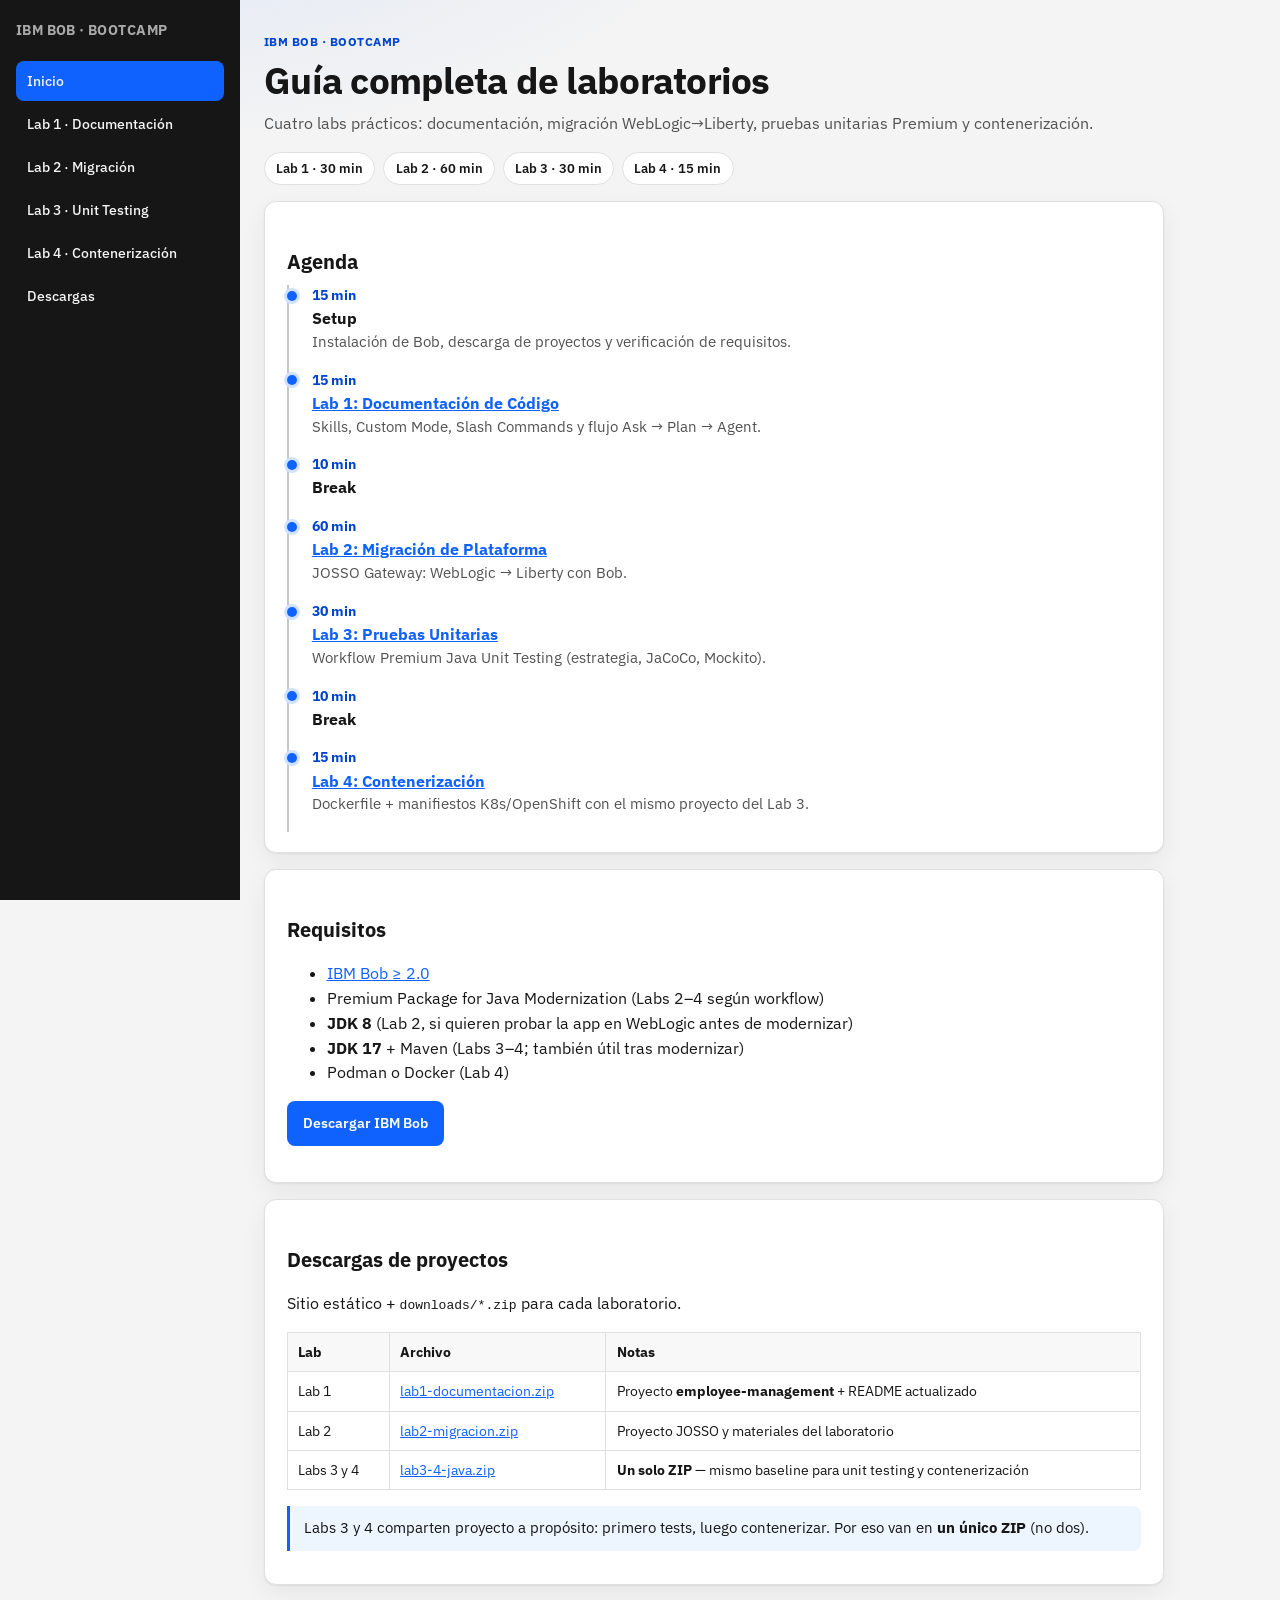
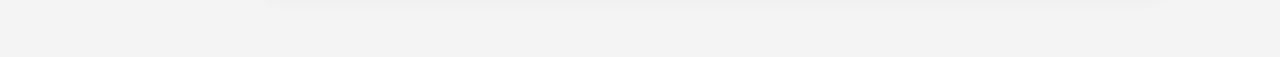
==== index.html @ 1b8d1912 "index: agrega 15 min de Setup en agenda y ajusta Lab 1 a 15 min; lab1: actualiza eyebrow a 15 min" ====
<!DOCTYPE html>
<html lang="es">
<head>
  <meta charset="UTF-8" />
  <meta name="viewport" content="width=device-width, initial-scale=1" />
  <title>IBM Bob Bootcamp </title>
  <link rel="stylesheet" href="styles.css" />
  <link rel="preconnect" href="https://fonts.googleapis.com" />
  <link rel="preconnect" href="https://fonts.gstatic.com" crossorigin />
  <link href="https://fonts.googleapis.com/css2?family=IBM+Plex+Sans:wght@400;500;600;700&family=IBM+Plex+Mono:wght@400;500&display=swap" rel="stylesheet" />
</head>
<body>
  <div class="layout">
    <aside class="sidenav">
      <div class="brand">IBM Bob · Bootcamp</div>
      <a class="active" href="index.html">Inicio</a>
      <a href="lab1.html">Lab 1 · Documentación</a>
      <a href="lab2.html">Lab 2 · Migración</a>
      <a href="lab3.html">Lab 3 · Unit Testing</a>
      <a href="lab4.html">Lab 4 · Contenerización</a>
      <a href="#descargas">Descargas</a>
    </aside>
    <main class="wrap">
      <div class="eyebrow">IBM Bob · Bootcamp</div>
      <h1>Guía completa de laboratorios</h1>
      <p class="lede">
        Cuatro labs prácticos: documentación, migración WebLogic→Liberty,
        pruebas unitarias Premium y contenerización.
      </p>
      <div class="badges">
        <span class="badge">Lab 1 · 30 min</span>
        <span class="badge">Lab 2 · 60 min</span>
        <span class="badge">Lab 3 · 30 min</span>
        <span class="badge">Lab 4 · 15 min</span>
      </div>

      <section class="card" id="agenda">
        <h2>Agenda</h2>
        <ul class="timeline">
          <li>
            <div class="t">15 min</div>
            <div class="title">Setup</div>
            <div class="desc">Instalación de Bob, descarga de proyectos y verificación de requisitos.</div>
          </li>
          <li>
            <div class="t">15 min</div>
            <div class="title"><a href="lab1.html">Lab 1: Documentación de Código</a></div>
            <div class="desc">Skills, Custom Mode, Slash Commands y flujo Ask → Plan → Agent.</div>
          </li>
          <li>
            <div class="t">10 min</div>
            <div class="title">Break</div>
          </li>
          <li>
            <div class="t">60 min</div>
            <div class="title"><a href="lab2.html">Lab 2: Migración de Plataforma</a></div>
            <div class="desc">JOSSO Gateway: WebLogic → Liberty con Bob.</div>
          </li>
          <li>
            <div class="t">30 min</div>
            <div class="title"><a href="lab3.html">Lab 3: Pruebas Unitarias</a></div>
            <div class="desc">Workflow Premium Java Unit Testing (estrategia, JaCoCo, Mockito).</div>
          </li>
          <li>
            <div class="t">10 min</div>
            <div class="title">Break</div>
          </li>
          <li>
            <div class="t">15 min</div>
            <div class="title"><a href="lab4.html">Lab 4: Contenerización</a></div>
            <div class="desc">Dockerfile + manifiestos K8s/OpenShift con el mismo proyecto del Lab 3.</div>
          </li>
        </ul>
      </section>

      <section class="card" id="requisitos">
        <h2>Requisitos</h2>
        <ul>
          <li><a href="https://bob.ibm.com/download" target="_blank" rel="noreferrer">IBM Bob ≥ 2.0</a></li>
          <li>Premium Package for Java Modernization (Labs 2–4 según workflow)</li>
          <li><strong>JDK 8</strong> (Lab 2, si quieren probar la app en WebLogic antes de modernizar)</li>
          <li><strong>JDK 17</strong> + Maven (Labs 3–4; también útil tras modernizar)</li>
          <li>Podman o Docker (Lab 4)</li>
        </ul>
        <div class="actions">
          <a class="btn btn-primary" href="https://bob.ibm.com/download" target="_blank" rel="noreferrer">Descargar IBM Bob</a>
        </div>
      </section>

      <section class="card" id="descargas">
        <h2>Descargas de proyectos</h2>
        <p>
          Sitio estático + <code>downloads/*.zip</code> para cada laboratorio.
        </p>
        <table>
          <thead>
            <tr><th>Lab</th><th>Archivo</th><th>Notas</th></tr>
          </thead>
          <tbody>
            <tr>
              <td>Lab 1</td>
              <td><a href="downloads/lab1-documentacion.zip" download>lab1-documentacion.zip</a></td>
              <td>Proyecto <strong>employee-management</strong> + README actualizado</td>
            </tr>
            <tr>
              <td>Lab 2</td>
              <td><a href="downloads/lab2-migracion.zip" download>lab2-migracion.zip</a></td>
              <td>Proyecto JOSSO y materiales del laboratorio</td>
            </tr>
            <tr>
              <td>Labs 3 y 4</td>
              <td><a href="downloads/lab3-4-java.zip" download>lab3-4-java.zip</a></td>
              <td><strong>Un solo ZIP</strong> — mismo baseline para unit testing y contenerización</td>
            </tr>
          </tbody>
        </table>
        <div class="note">
          Labs 3 y 4 comparten proyecto a propósito: primero tests, luego contenerizar.
          Por eso van en <strong>un único ZIP</strong> (no dos).
        </div>
      </section>
    </main>
  </div>
</body>
</html>
---- styles.css ----
:root {
  --bg: #f4f4f4;
  --surface: #ffffff;
  --ink: #161616;
  --muted: #525252;
  --line: #e0e0e0;
  --blue: #0f62fe;
  --blue-dark: #0043ce;
  --chip: #e8e8e8;
  --code-bg: #262626;
  --code-fg: #f4f4f4;
  --shadow: 0 1px 2px rgba(0,0,0,.06), 0 8px 24px rgba(0,0,0,.06);
  --radius: 12px;
  --max: 900px;
  --nav: 240px;
}
* { box-sizing: border-box; }
html { scroll-behavior: smooth; }
body {
  margin: 0;
  font-family: "IBM Plex Sans", system-ui, sans-serif;
  color: var(--ink);
  background:
    radial-gradient(1100px 480px at 8% -8%, rgba(15,98,254,.10), transparent 60%),
    var(--bg);
  line-height: 1.55;
}
a { color: var(--blue); }
.layout { display: flex; min-height: 100vh; }
.sidenav {
  width: var(--nav);
  flex-shrink: 0;
  background: #161616;
  color: #f4f4f4;
  padding: 1.25rem 1rem;
  position: sticky;
  top: 0;
  height: 100vh;
  overflow: auto;
}
.sidenav .brand {
  font-weight: 700;
  font-size: .85rem;
  letter-spacing: .03em;
  text-transform: uppercase;
  margin-bottom: 1.25rem;
  color: #a8a8a8;
}
.sidenav a {
  display: block;
  color: #f4f4f4;
  text-decoration: none;
  padding: .55rem .7rem;
  border-radius: 8px;
  font-size: .9rem;
  font-weight: 500;
  margin-bottom: .2rem;
}
.sidenav a:hover { background: #393939; }
.sidenav a.active { background: #0f62fe; }
.wrap {
  flex: 1;
  max-width: calc(var(--max) + 3rem);
  padding: 1.75rem 1.5rem 3.5rem;
}
.eyebrow {
  display: inline-block;
  font-size: .78rem;
  font-weight: 700;
  letter-spacing: .04em;
  text-transform: uppercase;
  color: var(--blue-dark);
  margin-bottom: .5rem;
}
h1 { font-size: clamp(1.7rem, 3.5vw, 2.3rem); line-height: 1.15; margin: 0 0 .6rem; letter-spacing: -.02em; }
h2 { font-size: 1.25rem; margin: 1.5rem 0 .5rem; }
h3 { font-size: 1.05rem; margin: 1.2rem 0 .4rem; }
h4 { font-size: 1rem; margin: 1rem 0 .35rem; }
.lede { color: var(--muted); margin: 0 0 1rem; }
.meta { display: flex; flex-wrap: wrap; gap: .45rem; margin: 0 0 1rem; }
.pill {
  background: #edf5ff; color: var(--blue-dark); border-radius: 999px;
  padding: .2rem .6rem; font-weight: 600; font-size: .78rem;
}
.pill.teal { background: #d9fbfb; color: #005d5d; }
.pill.warn { background: #fff1f1; color: #a2191f; }
.card {
  background: var(--surface); border: 1px solid var(--line);
  border-radius: var(--radius); box-shadow: var(--shadow);
  padding: 1.25rem 1.35rem; margin-bottom: 1rem;
}
.badges { display: flex; flex-wrap: wrap; gap: .5rem; margin-bottom: 1rem; }
.badge {
  background: var(--surface); border: 1px solid var(--line);
  border-radius: 999px; padding: .35rem .7rem; font-size: .8rem; font-weight: 600;
}
.timeline { list-style: none; margin: 0; padding: 0 0 0 .25rem; border-left: 2px solid #c6c6c6; }
.timeline li { position: relative; padding: 0 0 1rem 1.2rem; margin: 0; }
.timeline li::before {
  content: ""; position: absolute; left: -6px; top: .35rem;
  width: 10px; height: 10px; border-radius: 50%; background: var(--blue);
  box-shadow: 0 0 0 3px #d0e2ff;
}
.timeline .t { font-weight: 700; color: var(--blue-dark); font-size: .85rem; }
.timeline .title { font-weight: 700; }
.timeline .desc { color: var(--muted); font-size: .92rem; }
.actions { display: flex; flex-wrap: wrap; gap: .6rem; margin: 1rem 0; }
.btn {
  display: inline-flex; align-items: center; justify-content: center;
  text-decoration: none; border: 0; border-radius: 8px;
  padding: .7rem 1rem; font-weight: 600; font-size: .9rem;
}
.btn-primary { background: var(--blue); color: #fff; }
.btn-primary:hover { background: var(--blue-dark); }
.btn-secondary { background: #e0e0e0; color: var(--ink); }
.btn-secondary:hover { background: #c6c6c6; }
.note {
  border-left: 3px solid var(--blue); background: #edf5ff;
  padding: .7rem .9rem; border-radius: 0 8px 8px 0; margin: .8rem 0; font-size: .92rem;
}
.note.warn { border-left-color: #da1e28; background: #fff1f1; }
table { width: 100%; border-collapse: collapse; font-size: .9rem; margin: .75rem 0 1rem; }
th, td { border: 1px solid var(--line); padding: .5rem .65rem; text-align: left; vertical-align: top; }
th { background: #f8f8f8; }
.prewrap {
  position: relative;
  background: var(--code-bg); color: var(--code-fg);
  border-radius: 10px; padding: .85rem 1rem; overflow-x: auto; margin: .55rem 0 1rem;
}
.prewrap pre {
  margin: 0; font-family: "IBM Plex Mono", ui-monospace, monospace;
  font-size: .8rem; white-space: pre-wrap; word-break: break-word;
}
.copy {
  position: absolute; top: .55rem; right: .55rem;
  border: 0; border-radius: 6px; cursor: pointer;
  background: #393939; color: #fff; font: 600 .75rem "IBM Plex Sans", sans-serif;
  padding: .3rem .55rem;
}
.copy:hover { background: #525252; }
.lab-content ul.check { list-style: none; padding-left: 0; }
.lab-content ul.check li::before { content: "☐ "; }
.mermaid-wrap {
  background: #0b0b0b; border-radius: 10px; padding: 1rem; overflow-x: auto; margin: 1rem 0;
}
.lab-content figure.shot {
  margin: .85rem 0 1.1rem;
  background: #fff;
  border: 1px solid var(--line);
  border-radius: 10px;
  overflow: hidden;
  box-shadow: var(--shadow);
}
.lab-content figure.shot img {
  display: block;
  width: 100%;
  height: auto;
  max-height: 520px;
  object-fit: contain;
  background: #f8f8f8;
}
@media (max-width: 860px) {
  .layout { flex-direction: column; }
  .sidenav {
    width: 100%; height: auto; position: relative;
    display: flex; flex-wrap: wrap; gap: .25rem; align-items: center;
  }
  .sidenav .brand { width: 100%; margin-bottom: .4rem; }
}
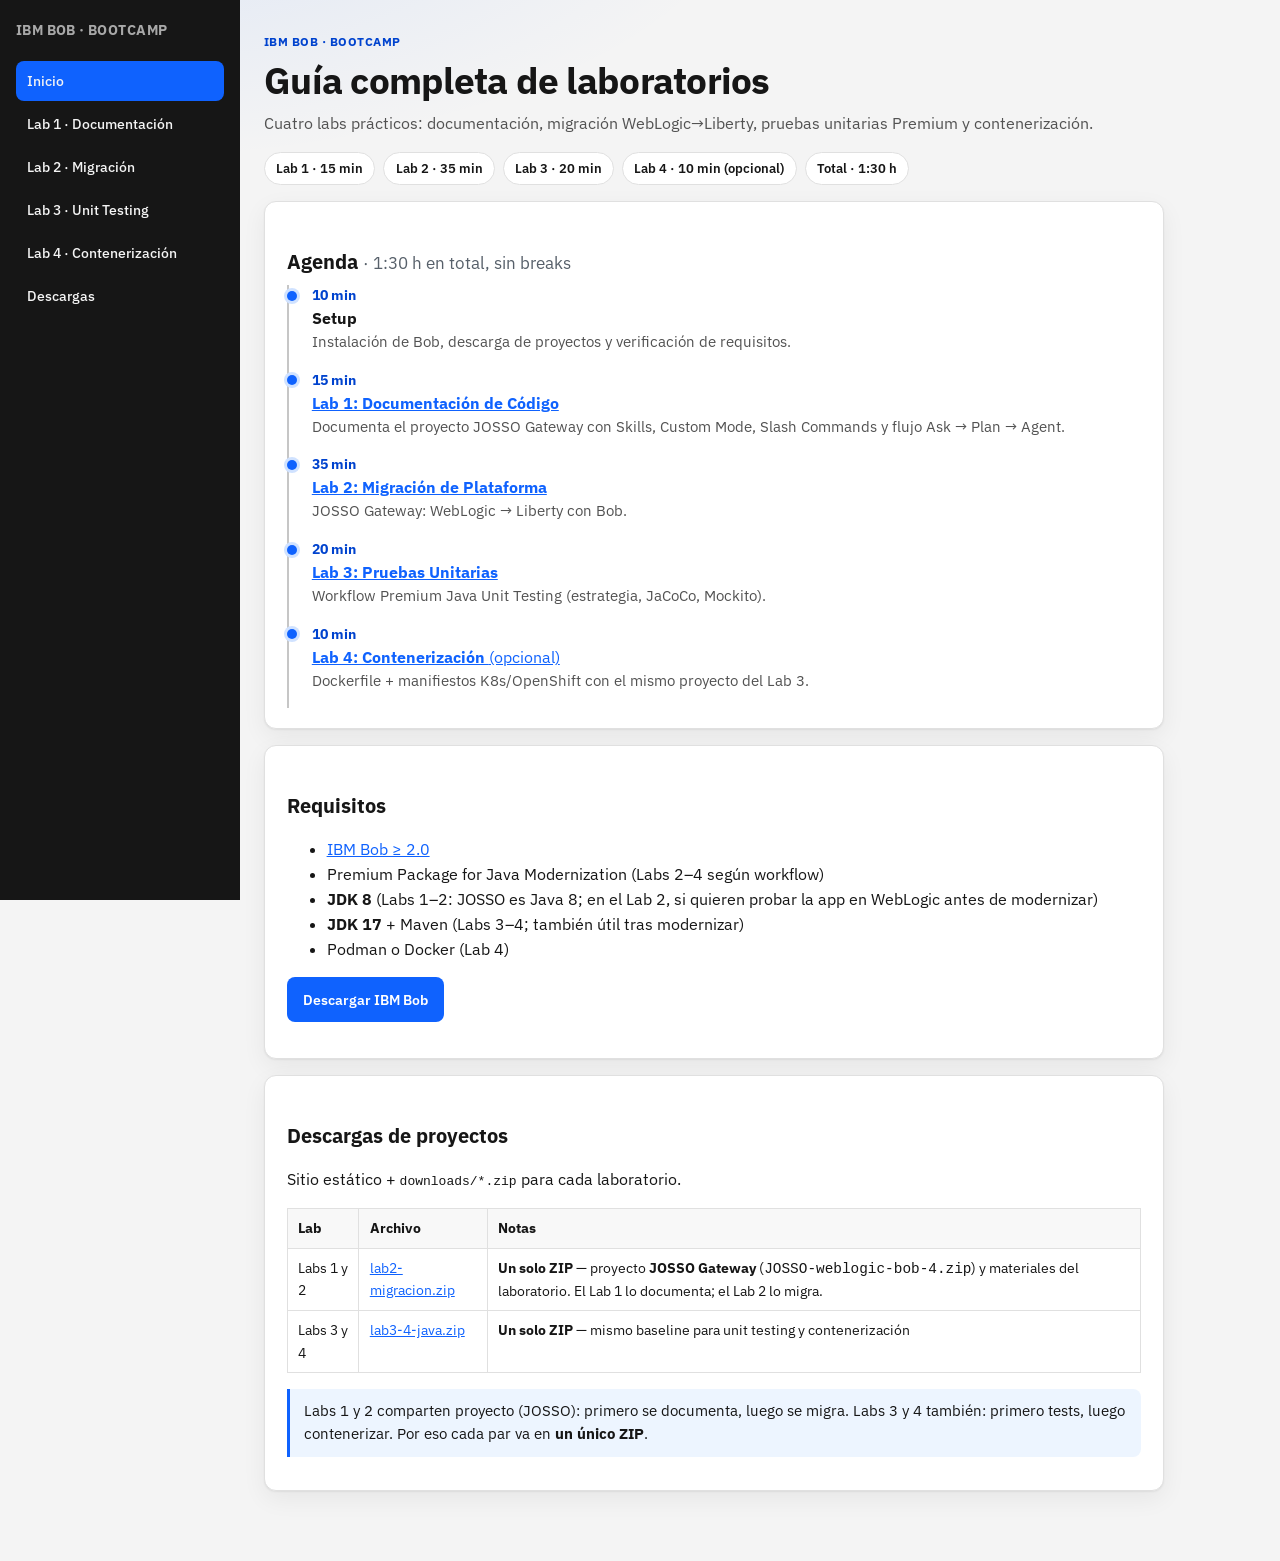
==== commit ae6d6a3c: "Agenda de 1:30 h sin breaks; Lab 1 ahora documenta JOSSO (ZIP del Lab 2) - index: quita breaks, tiem" ====
--- a/index.html
+++ b/index.html
@@ -28,46 +28,39 @@
         pruebas unitarias Premium y contenerización.
       </p>
       <div class="badges">
-        <span class="badge">Lab 1 · 30 min</span>
-        <span class="badge">Lab 2 · 60 min</span>
-        <span class="badge">Lab 3 · 30 min</span>
-        <span class="badge">Lab 4 · 15 min</span>
+        <span class="badge">Lab 1 · 15 min</span>
+        <span class="badge">Lab 2 · 35 min</span>
+        <span class="badge">Lab 3 · 20 min</span>
+        <span class="badge">Lab 4 · 10 min (opcional)</span>
+        <span class="badge">Total · 1:30 h</span>
       </div>
 
       <section class="card" id="agenda">
-        <h2>Agenda</h2>
+        <h2>Agenda <span style="font-weight:400;font-size:0.85em;color:#57606a">· 1:30 h en total, sin breaks</span></h2>
         <ul class="timeline">
           <li>
-            <div class="t">15 min</div>
+            <div class="t">10 min</div>
             <div class="title">Setup</div>
             <div class="desc">Instalación de Bob, descarga de proyectos y verificación de requisitos.</div>
           </li>
           <li>
             <div class="t">15 min</div>
             <div class="title"><a href="lab1.html">Lab 1: Documentación de Código</a></div>
-            <div class="desc">Skills, Custom Mode, Slash Commands y flujo Ask → Plan → Agent.</div>
+            <div class="desc">Documenta el proyecto JOSSO Gateway con Skills, Custom Mode, Slash Commands y flujo Ask → Plan → Agent.</div>
           </li>
           <li>
-            <div class="t">10 min</div>
-            <div class="title">Break</div>
-          </li>
-          <li>
-            <div class="t">60 min</div>
+            <div class="t">35 min</div>
             <div class="title"><a href="lab2.html">Lab 2: Migración de Plataforma</a></div>
             <div class="desc">JOSSO Gateway: WebLogic → Liberty con Bob.</div>
           </li>
           <li>
-            <div class="t">30 min</div>
+            <div class="t">20 min</div>
             <div class="title"><a href="lab3.html">Lab 3: Pruebas Unitarias</a></div>
             <div class="desc">Workflow Premium Java Unit Testing (estrategia, JaCoCo, Mockito).</div>
           </li>
           <li>
             <div class="t">10 min</div>
-            <div class="title">Break</div>
-          </li>
-          <li>
-            <div class="t">15 min</div>
-            <div class="title"><a href="lab4.html">Lab 4: Contenerización</a></div>
+            <div class="title"><a href="lab4.html">Lab 4: Contenerización <span style="font-weight:400">(opcional)</span></a></div>
             <div class="desc">Dockerfile + manifiestos K8s/OpenShift con el mismo proyecto del Lab 3.</div>
           </li>
         </ul>
@@ -78,7 +71,7 @@
         <ul>
           <li><a href="https://bob.ibm.com/download" target="_blank" rel="noreferrer">IBM Bob ≥ 2.0</a></li>
           <li>Premium Package for Java Modernization (Labs 2–4 según workflow)</li>
-          <li><strong>JDK 8</strong> (Lab 2, si quieren probar la app en WebLogic antes de modernizar)</li>
+          <li><strong>JDK 8</strong> (Labs 1–2: JOSSO es Java 8; en el Lab 2, si quieren probar la app en WebLogic antes de modernizar)</li>
           <li><strong>JDK 17</strong> + Maven (Labs 3–4; también útil tras modernizar)</li>
           <li>Podman o Docker (Lab 4)</li>
         </ul>
@@ -98,14 +91,9 @@
           </thead>
           <tbody>
             <tr>
-              <td>Lab 1</td>
-              <td><a href="downloads/lab1-documentacion.zip" download>lab1-documentacion.zip</a></td>
-              <td>Proyecto <strong>employee-management</strong> + README actualizado</td>
-            </tr>
-            <tr>
-              <td>Lab 2</td>
+              <td>Labs 1 y 2</td>
               <td><a href="downloads/lab2-migracion.zip" download>lab2-migracion.zip</a></td>
-              <td>Proyecto JOSSO y materiales del laboratorio</td>
+              <td><strong>Un solo ZIP</strong> — proyecto <strong>JOSSO Gateway</strong> (<code>JOSSO-weblogic-bob-4.zip</code>) y materiales del laboratorio. El Lab 1 lo documenta; el Lab 2 lo migra.</td>
             </tr>
             <tr>
               <td>Labs 3 y 4</td>
@@ -115,8 +103,8 @@
           </tbody>
         </table>
         <div class="note">
-          Labs 3 y 4 comparten proyecto a propósito: primero tests, luego contenerizar.
-          Por eso van en <strong>un único ZIP</strong> (no dos).
+          Labs 1 y 2 comparten proyecto (JOSSO): primero se documenta, luego se migra.
+          Labs 3 y 4 también: primero tests, luego contenerizar. Por eso cada par va en <strong>un único ZIP</strong>.
         </div>
       </section>
     </main>
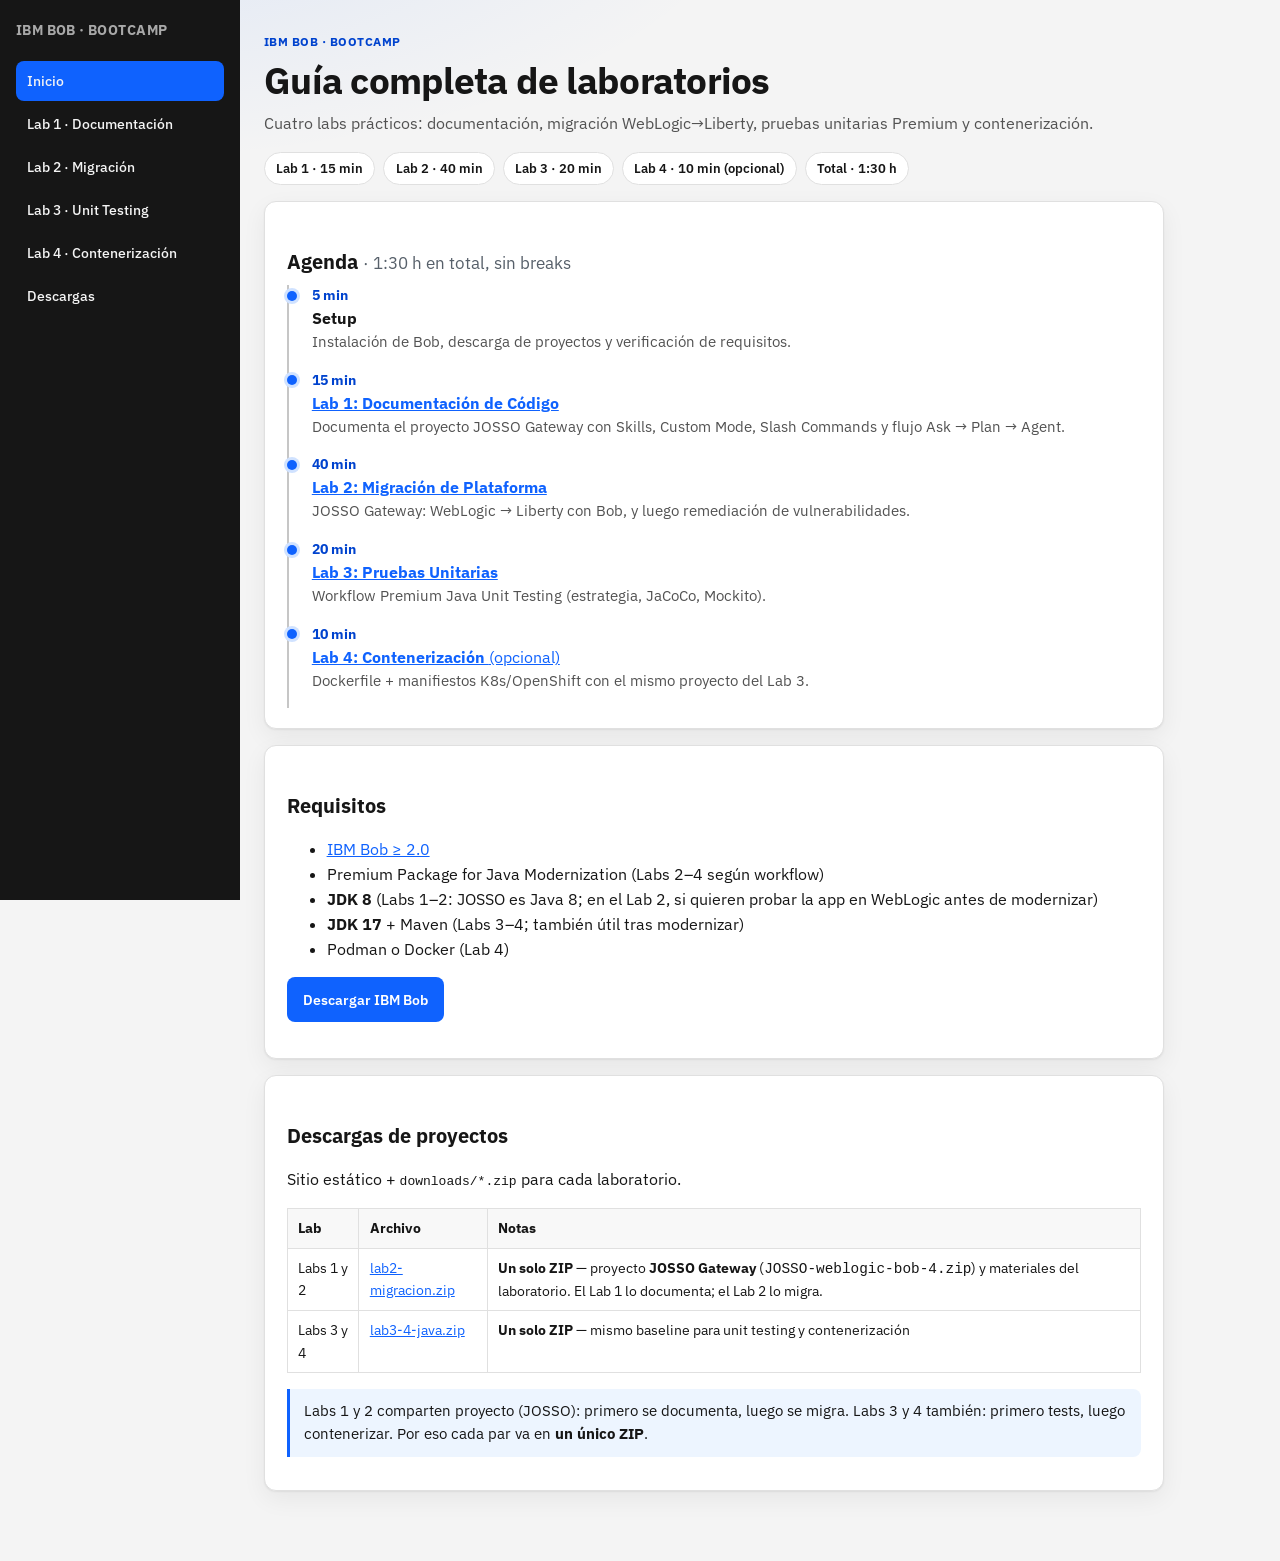
==== commit 14544e98: "lab2: agrega paso de Java Vulnerability Remediation tras la migración; Setup 5 min, Lab 2 40 min Co-" ====
--- a/index.html
+++ b/index.html
@@ -29,7 +29,7 @@
       </p>
       <div class="badges">
         <span class="badge">Lab 1 · 15 min</span>
-        <span class="badge">Lab 2 · 35 min</span>
+        <span class="badge">Lab 2 · 40 min</span>
         <span class="badge">Lab 3 · 20 min</span>
         <span class="badge">Lab 4 · 10 min (opcional)</span>
         <span class="badge">Total · 1:30 h</span>
@@ -39,7 +39,7 @@
         <h2>Agenda <span style="font-weight:400;font-size:0.85em;color:#57606a">· 1:30 h en total, sin breaks</span></h2>
         <ul class="timeline">
           <li>
-            <div class="t">10 min</div>
+            <div class="t">5 min</div>
             <div class="title">Setup</div>
             <div class="desc">Instalación de Bob, descarga de proyectos y verificación de requisitos.</div>
           </li>
@@ -49,9 +49,9 @@
             <div class="desc">Documenta el proyecto JOSSO Gateway con Skills, Custom Mode, Slash Commands y flujo Ask → Plan → Agent.</div>
           </li>
           <li>
-            <div class="t">35 min</div>
+            <div class="t">40 min</div>
             <div class="title"><a href="lab2.html">Lab 2: Migración de Plataforma</a></div>
-            <div class="desc">JOSSO Gateway: WebLogic → Liberty con Bob.</div>
+            <div class="desc">JOSSO Gateway: WebLogic → Liberty con Bob, y luego remediación de vulnerabilidades.</div>
           </li>
           <li>
             <div class="t">20 min</div>
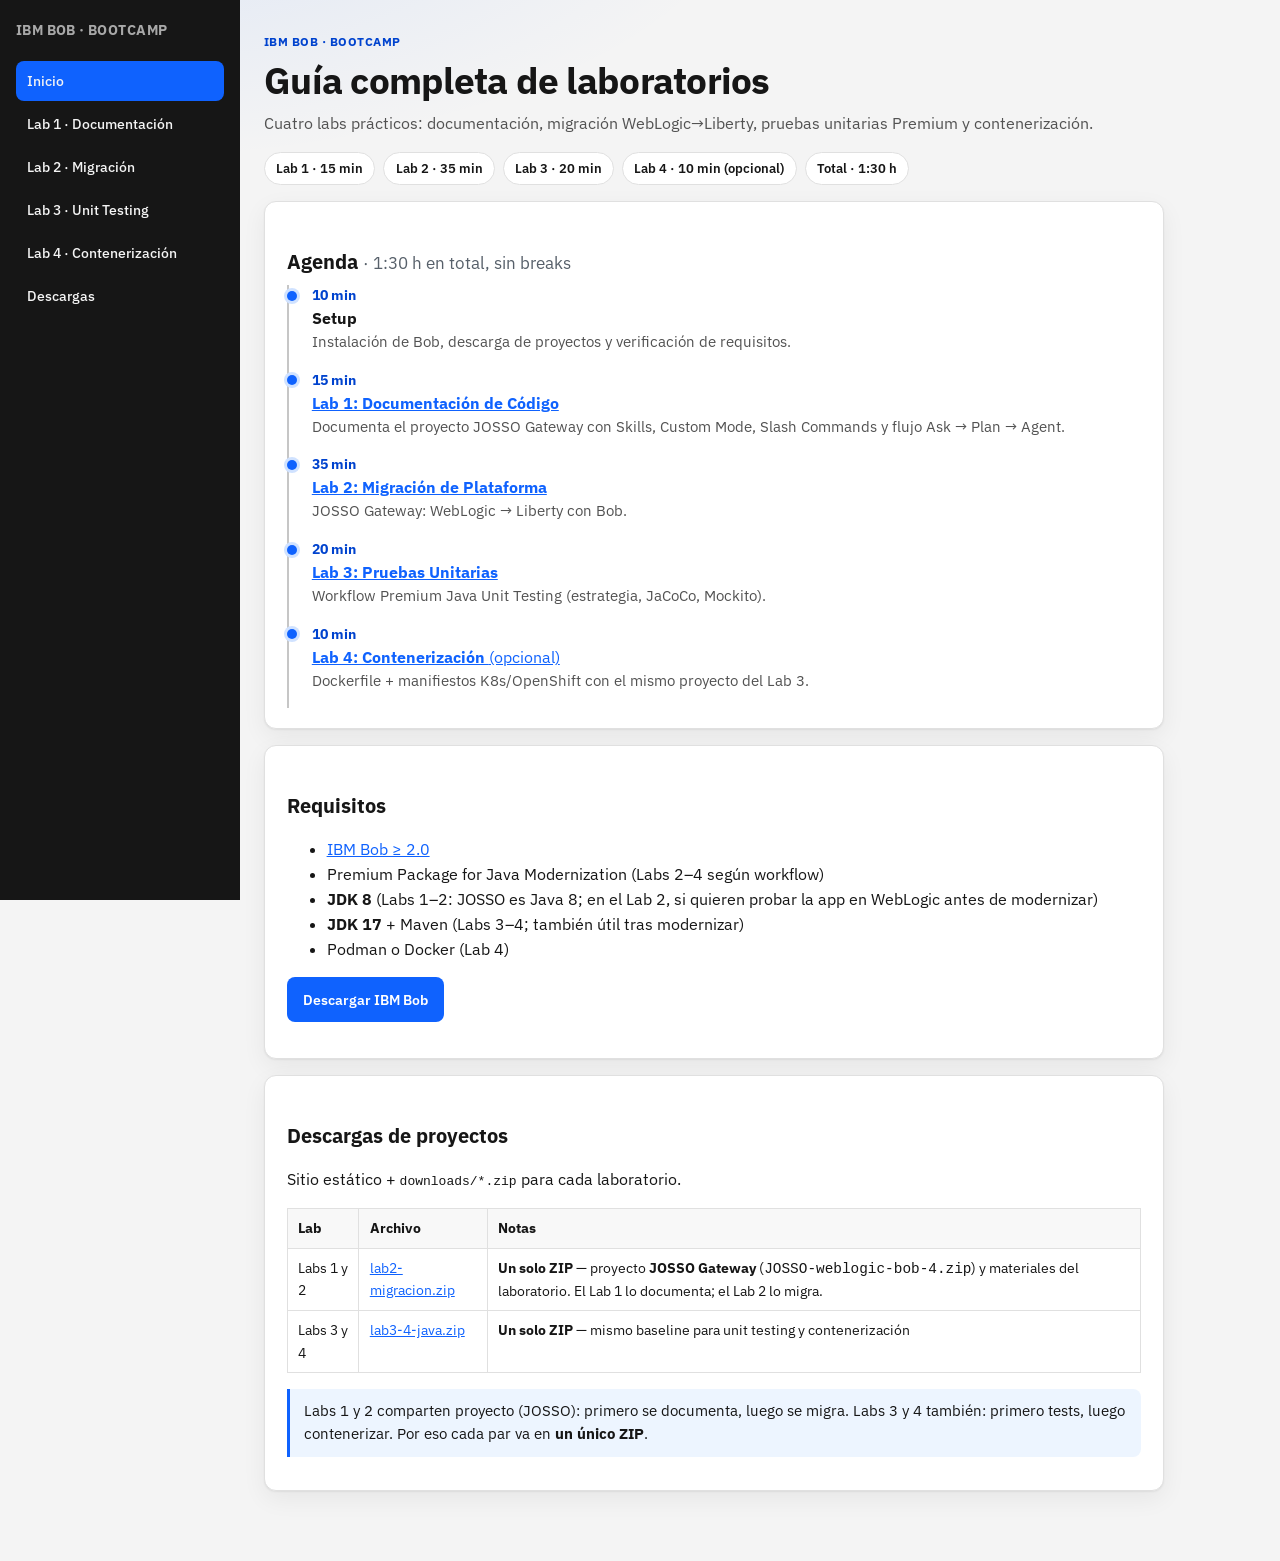
==== commit 18645bbe: "Agenda de 1:30 h sin breaks; Lab 1 ahora documenta JOSSO (ZIP del Lab 2) - index: quita breaks y aju" ====
--- a/index.html
+++ b/index.html
@@ -29,7 +29,7 @@
       </p>
       <div class="badges">
         <span class="badge">Lab 1 · 15 min</span>
-        <span class="badge">Lab 2 · 40 min</span>
+        <span class="badge">Lab 2 · 35 min</span>
         <span class="badge">Lab 3 · 20 min</span>
         <span class="badge">Lab 4 · 10 min (opcional)</span>
         <span class="badge">Total · 1:30 h</span>
@@ -39,7 +39,7 @@
         <h2>Agenda <span style="font-weight:400;font-size:0.85em;color:#57606a">· 1:30 h en total, sin breaks</span></h2>
         <ul class="timeline">
           <li>
-            <div class="t">5 min</div>
+            <div class="t">10 min</div>
             <div class="title">Setup</div>
             <div class="desc">Instalación de Bob, descarga de proyectos y verificación de requisitos.</div>
           </li>
@@ -49,9 +49,9 @@
             <div class="desc">Documenta el proyecto JOSSO Gateway con Skills, Custom Mode, Slash Commands y flujo Ask → Plan → Agent.</div>
           </li>
           <li>
-            <div class="t">40 min</div>
+            <div class="t">35 min</div>
             <div class="title"><a href="lab2.html">Lab 2: Migración de Plataforma</a></div>
-            <div class="desc">JOSSO Gateway: WebLogic → Liberty con Bob, y luego remediación de vulnerabilidades.</div>
+            <div class="desc">JOSSO Gateway: WebLogic → Liberty con Bob.</div>
           </li>
           <li>
             <div class="t">20 min</div>
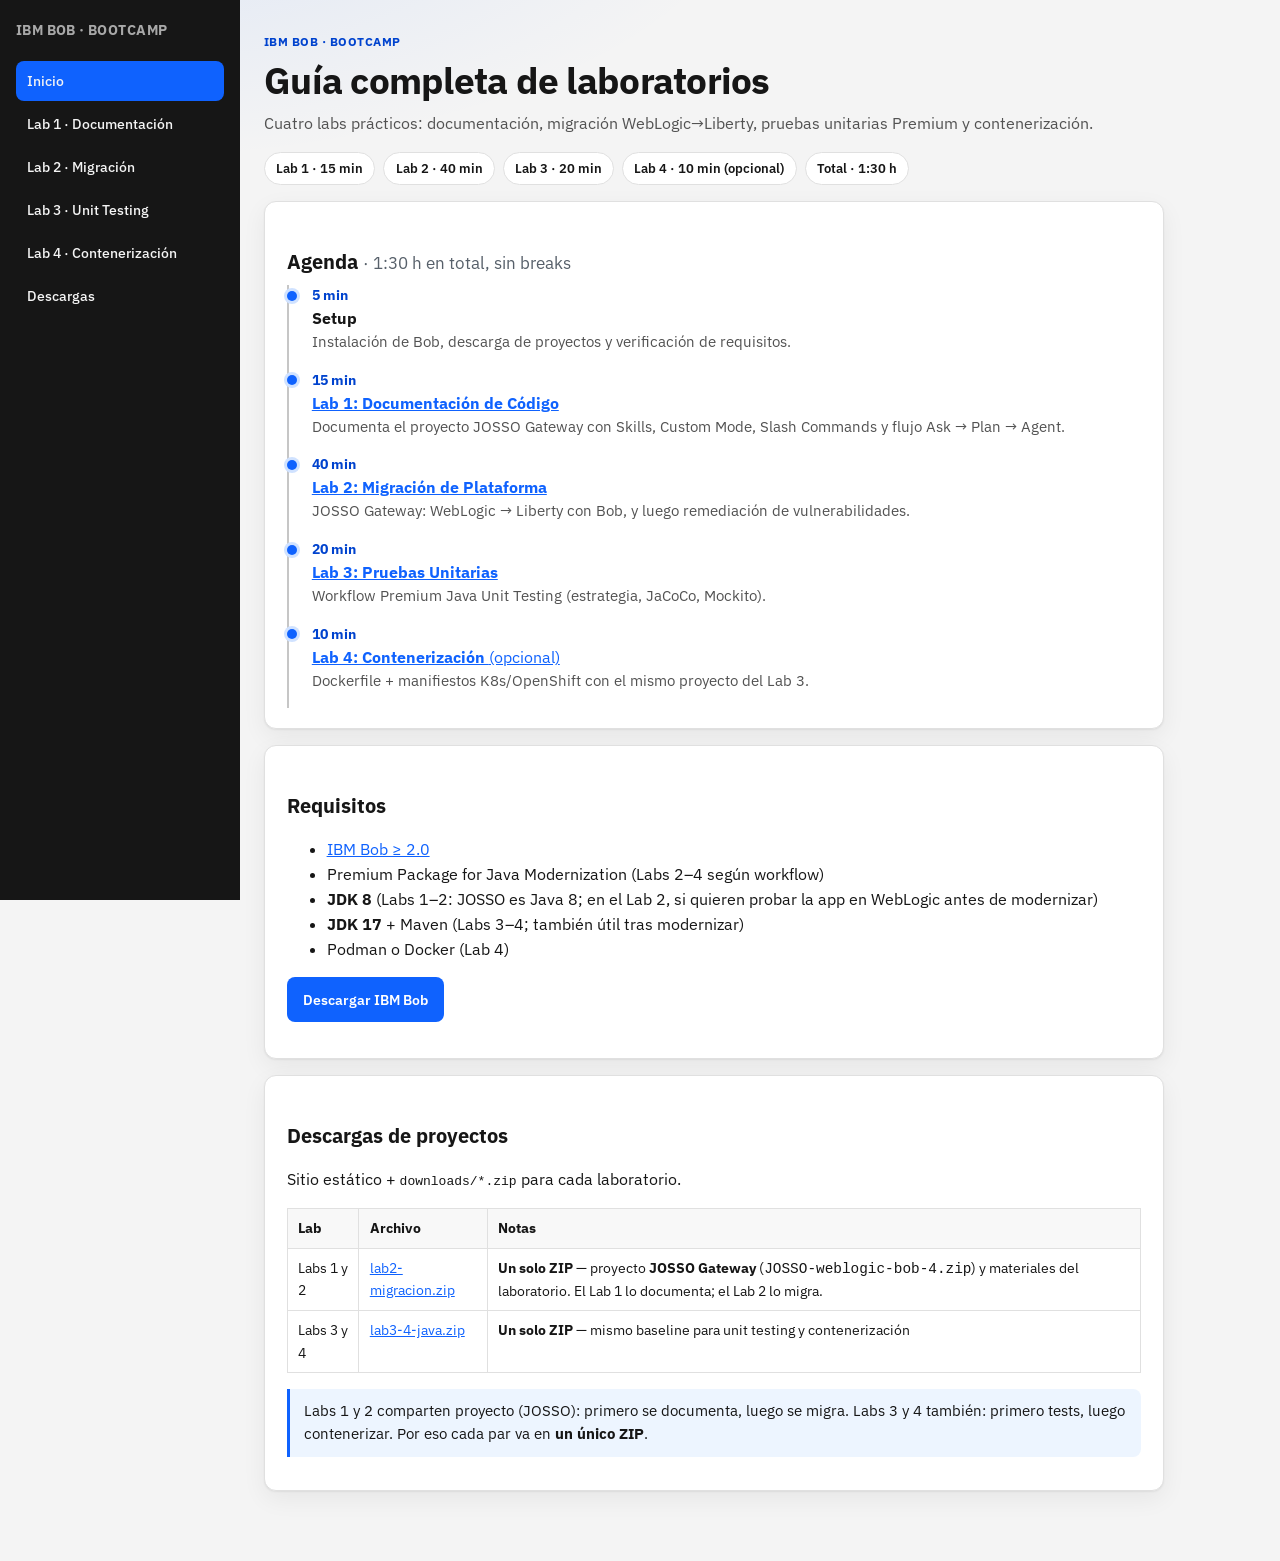
==== commit 36a48626: "lab2: agrega paso de Java Vulnerability Remediation tras la migración; Setup 5 min, Lab 2 40 min" ====
--- a/index.html
+++ b/index.html
@@ -29,7 +29,7 @@
       </p>
       <div class="badges">
         <span class="badge">Lab 1 · 15 min</span>
-        <span class="badge">Lab 2 · 35 min</span>
+        <span class="badge">Lab 2 · 40 min</span>
         <span class="badge">Lab 3 · 20 min</span>
         <span class="badge">Lab 4 · 10 min (opcional)</span>
         <span class="badge">Total · 1:30 h</span>
@@ -39,7 +39,7 @@
         <h2>Agenda <span style="font-weight:400;font-size:0.85em;color:#57606a">· 1:30 h en total, sin breaks</span></h2>
         <ul class="timeline">
           <li>
-            <div class="t">10 min</div>
+            <div class="t">5 min</div>
             <div class="title">Setup</div>
             <div class="desc">Instalación de Bob, descarga de proyectos y verificación de requisitos.</div>
           </li>
@@ -49,9 +49,9 @@
             <div class="desc">Documenta el proyecto JOSSO Gateway con Skills, Custom Mode, Slash Commands y flujo Ask → Plan → Agent.</div>
           </li>
           <li>
-            <div class="t">35 min</div>
+            <div class="t">40 min</div>
             <div class="title"><a href="lab2.html">Lab 2: Migración de Plataforma</a></div>
-            <div class="desc">JOSSO Gateway: WebLogic → Liberty con Bob.</div>
+            <div class="desc">JOSSO Gateway: WebLogic → Liberty con Bob, y luego remediación de vulnerabilidades.</div>
           </li>
           <li>
             <div class="t">20 min</div>
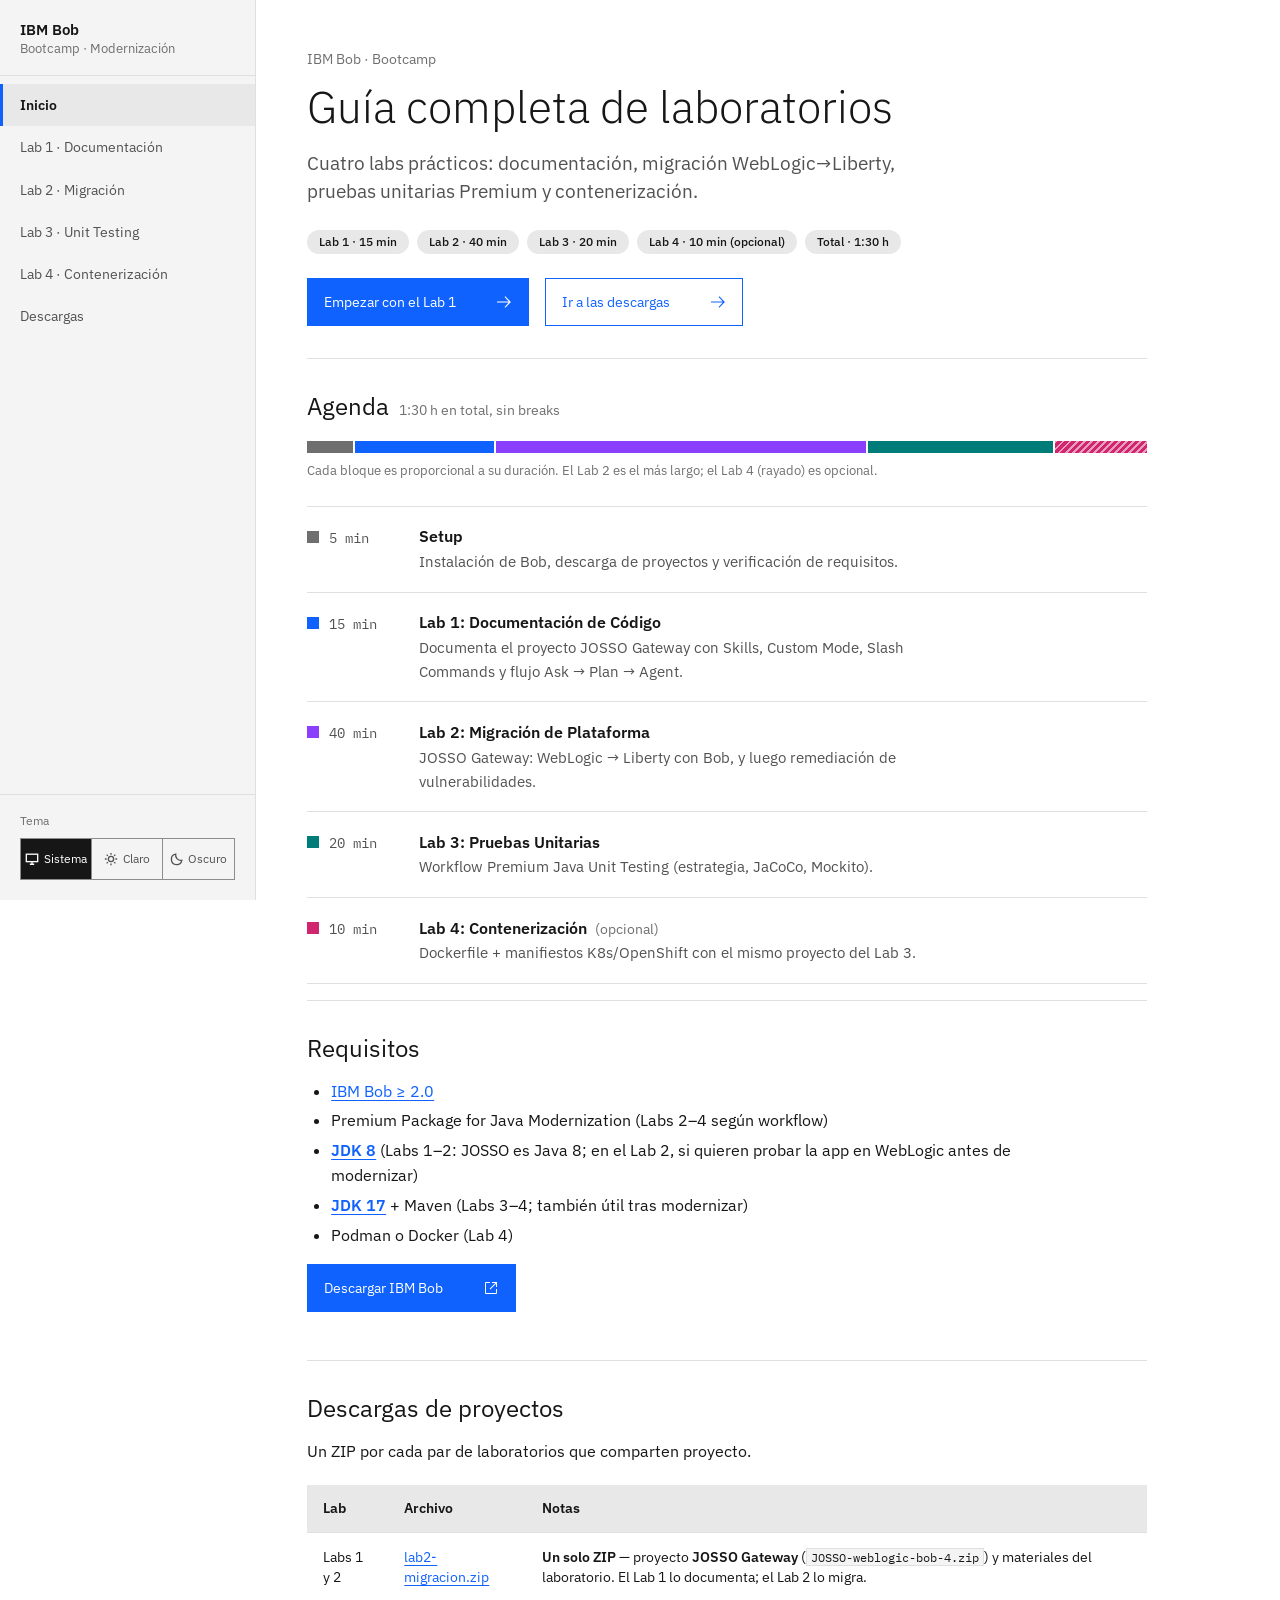
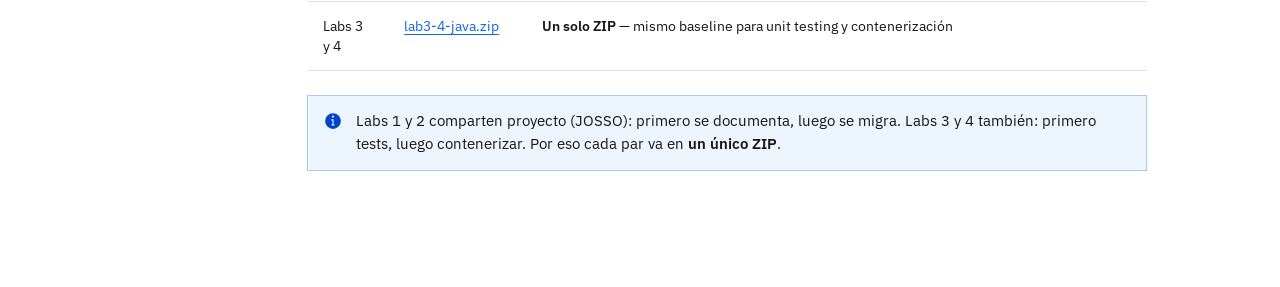
==== commit 7f27d6a1: "Rediseño del sitio con estilo IBM Carbon: tema claro/oscuro/sistema, tabla de contenidos, copiar cód" ====
--- a/index.html
+++ b/index.html
@@ -4,64 +4,96 @@
   <meta charset="UTF-8" />
   <meta name="viewport" content="width=device-width, initial-scale=1" />
   <title>IBM Bob Bootcamp </title>
+  <script>
+    (function () {
+      var p = "system";
+      try { p = localStorage.getItem("bob-theme") || "system"; } catch (e) {}
+      var dark = window.matchMedia && window.matchMedia("(prefers-color-scheme: dark)").matches;
+      document.documentElement.dataset.theme = p === "system" ? (dark ? "dark" : "light") : p;
+    })();
+  </script>
+  <meta name="color-scheme" content="light dark" />
   <link rel="stylesheet" href="styles.css" />
   <link rel="preconnect" href="https://fonts.googleapis.com" />
   <link rel="preconnect" href="https://fonts.gstatic.com" crossorigin />
-  <link href="https://fonts.googleapis.com/css2?family=IBM+Plex+Sans:wght@400;500;600;700&family=IBM+Plex+Mono:wght@400;500&display=swap" rel="stylesheet" />
+  <link href="https://fonts.googleapis.com/css2?family=IBM+Plex+Sans:wght@300;400;500;600&family=IBM+Plex+Mono:wght@400;500&display=swap" rel="stylesheet" />
+  <script src="site.js" defer></script>
 </head>
 <body>
   <div class="layout">
     <aside class="sidenav">
-      <div class="brand">IBM Bob · Bootcamp</div>
-      <a class="active" href="index.html">Inicio</a>
-      <a href="lab1.html">Lab 1 · Documentación</a>
-      <a href="lab2.html">Lab 2 · Migración</a>
-      <a href="lab3.html">Lab 3 · Unit Testing</a>
-      <a href="lab4.html">Lab 4 · Contenerización</a>
-      <a href="#descargas">Descargas</a>
+      <a class="brand" href="index.html">IBM Bob<span>Bootcamp · Modernización</span></a>
+      <nav aria-label="Principal">
+        <a class="active" href="index.html">Inicio</a>
+        <a href="lab1.html">Lab 1 · Documentación</a>
+        <a href="lab2.html">Lab 2 · Migración</a>
+        <a href="lab3.html">Lab 3 · Unit Testing</a>
+        <a href="lab4.html">Lab 4 · Contenerización</a>
+        <a href="#descargas">Descargas</a>
+      </nav>
     </aside>
-    <main class="wrap">
-      <div class="eyebrow">IBM Bob · Bootcamp</div>
-      <h1>Guía completa de laboratorios</h1>
-      <p class="lede">
-        Cuatro labs prácticos: documentación, migración WebLogic→Liberty,
-        pruebas unitarias Premium y contenerización.
-      </p>
-      <div class="badges">
-        <span class="badge">Lab 1 · 15 min</span>
-        <span class="badge">Lab 2 · 40 min</span>
-        <span class="badge">Lab 3 · 20 min</span>
-        <span class="badge">Lab 4 · 10 min (opcional)</span>
-        <span class="badge">Total · 1:30 h</span>
-      </div>
+    <main class="wrap" id="main">
+      <header>
+        <p class="eyebrow">IBM Bob · Bootcamp</p>
+        <h1>Guía completa de laboratorios</h1>
+        <p class="lede">
+          Cuatro labs prácticos: documentación, migración WebLogic→Liberty,
+          pruebas unitarias Premium y contenerización.
+        </p>
+        <div class="badges">
+          <span class="badge">Lab 1 · 15 min</span>
+          <span class="badge">Lab 2 · 40 min</span>
+          <span class="badge">Lab 3 · 20 min</span>
+          <span class="badge">Lab 4 · 10 min (opcional)</span>
+          <span class="badge">Total · 1:30 h</span>
+        </div>
+        <div class="actions">
+          <a class="btn btn-primary" href="lab1.html">Empezar con el Lab 1</a>
+          <a class="btn btn-secondary" href="#descargas">Ir a las descargas</a>
+        </div>
+      </header>
 
       <section class="card" id="agenda">
-        <h2>Agenda <span style="font-weight:400;font-size:0.85em;color:#57606a">· 1:30 h en total, sin breaks</span></h2>
-        <ul class="timeline">
-          <li>
+        <h2>Agenda <span class="t-hint">1:30 h en total, sin breaks</span></h2>
+        <div class="dist" role="img" aria-label="Distribución del tiempo: Setup 5 minutos, Lab 1 15, Lab 2 40, Lab 3 20, Lab 4 10 (opcional)">
+          <span class="s-setup"></span><span class="s-lab1"></span><span class="s-lab2"></span><span class="s-lab3"></span><span class="s-lab4 opt"></span>
+        </div>
+        <p class="dist-cap">Cada bloque es proporcional a su duración. El Lab 2 es el más largo; el Lab 4 (rayado) es opcional.</p>
+        <ul class="agenda">
+          <li class="s-setup">
             <div class="t">5 min</div>
-            <div class="title">Setup</div>
-            <div class="desc">Instalación de Bob, descarga de proyectos y verificación de requisitos.</div>
+            <div>
+              <div class="title">Setup</div>
+              <div class="desc">Instalación de Bob, descarga de proyectos y verificación de requisitos.</div>
+            </div>
           </li>
-          <li>
+          <li class="s-lab1">
             <div class="t">15 min</div>
-            <div class="title"><a href="lab1.html">Lab 1: Documentación de Código</a></div>
-            <div class="desc">Documenta el proyecto JOSSO Gateway con Skills, Custom Mode, Slash Commands y flujo Ask → Plan → Agent.</div>
+            <div>
+              <div class="title"><a href="lab1.html">Lab 1: Documentación de Código</a></div>
+              <div class="desc">Documenta el proyecto JOSSO Gateway con Skills, Custom Mode, Slash Commands y flujo Ask → Plan → Agent.</div>
+            </div>
           </li>
-          <li>
+          <li class="s-lab2">
             <div class="t">40 min</div>
-            <div class="title"><a href="lab2.html">Lab 2: Migración de Plataforma</a></div>
-            <div class="desc">JOSSO Gateway: WebLogic → Liberty con Bob, y luego remediación de vulnerabilidades.</div>
+            <div>
+              <div class="title"><a href="lab2.html">Lab 2: Migración de Plataforma</a></div>
+              <div class="desc">JOSSO Gateway: WebLogic → Liberty con Bob, y luego remediación de vulnerabilidades.</div>
+            </div>
           </li>
-          <li>
+          <li class="s-lab3">
             <div class="t">20 min</div>
-            <div class="title"><a href="lab3.html">Lab 3: Pruebas Unitarias</a></div>
-            <div class="desc">Workflow Premium Java Unit Testing (estrategia, JaCoCo, Mockito).</div>
+            <div>
+              <div class="title"><a href="lab3.html">Lab 3: Pruebas Unitarias</a></div>
+              <div class="desc">Workflow Premium Java Unit Testing (estrategia, JaCoCo, Mockito).</div>
+            </div>
           </li>
-          <li>
+          <li class="s-lab4">
             <div class="t">10 min</div>
-            <div class="title"><a href="lab4.html">Lab 4: Contenerización <span style="font-weight:400">(opcional)</span></a></div>
-            <div class="desc">Dockerfile + manifiestos K8s/OpenShift con el mismo proyecto del Lab 3.</div>
+            <div>
+              <div class="title"><a href="lab4.html">Lab 4: Contenerización</a> <span class="t-hint">(opcional)</span></div>
+              <div class="desc">Dockerfile + manifiestos K8s/OpenShift con el mismo proyecto del Lab 3.</div>
+            </div>
           </li>
         </ul>
       </section>
@@ -71,8 +103,8 @@
         <ul>
           <li><a href="https://bob.ibm.com/download" target="_blank" rel="noreferrer">IBM Bob ≥ 2.0</a></li>
           <li>Premium Package for Java Modernization (Labs 2–4 según workflow)</li>
-          <li><strong>JDK 8</strong> (Labs 1–2: JOSSO es Java 8; en el Lab 2, si quieren probar la app en WebLogic antes de modernizar)</li>
-          <li><strong>JDK 17</strong> + Maven (Labs 3–4; también útil tras modernizar)</li>
+          <li><strong><a href="https://adoptium.net/temurin/releases/?version=8" target="_blank" rel="noreferrer">JDK 8</a></strong> (Labs 1–2: JOSSO es Java 8; en el Lab 2, si quieren probar la app en WebLogic antes de modernizar)</li>
+          <li><strong><a href="https://adoptium.net/temurin/releases/?version=17" target="_blank" rel="noreferrer">JDK 17</a></strong> + Maven (Labs 3–4; también útil tras modernizar)</li>
           <li>Podman o Docker (Lab 4)</li>
         </ul>
         <div class="actions">
@@ -82,9 +114,7 @@
 
       <section class="card" id="descargas">
         <h2>Descargas de proyectos</h2>
-        <p>
-          Sitio estático + <code>downloads/*.zip</code> para cada laboratorio.
-        </p>
+        <p>Un ZIP por cada par de laboratorios que comparten proyecto.</p>
         <table>
           <thead>
             <tr><th>Lab</th><th>Archivo</th><th>Notas</th></tr>
--- a/styles.css
+++ b/styles.css
@@ -1,169 +1,418 @@
+/* IBM Bob Bootcamp — sistema de diseño inspirado en IBM Carbon.
+   Tema: claro / oscuro / sistema (data-theme en <html>, ver site.js). */
+
+/* ---------- Tokens ---------- */
 :root {
-  --bg: #f4f4f4;
-  --surface: #ffffff;
-  --ink: #161616;
-  --muted: #525252;
-  --line: #e0e0e0;
-  --blue: #0f62fe;
-  --blue-dark: #0043ce;
-  --chip: #e8e8e8;
-  --code-bg: #262626;
-  --code-fg: #f4f4f4;
-  --shadow: 0 1px 2px rgba(0,0,0,.06), 0 8px 24px rgba(0,0,0,.06);
-  --radius: 12px;
-  --max: 900px;
-  --nav: 240px;
-}
+  color-scheme: light;
+  --bg: #ffffff;
+  --layer: #f4f4f4;
+  --layer-2: #e8e8e8;
+  --nav-bg: #f4f4f4;
+  --border: #e0e0e0;
+  --border-strong: #8d8d8d;
+  --text: #161616;
+  --text-2: #525252;
+  --text-3: #6f6f6f;
+  --link: #0f62fe;
+  --link-hover: #0043ce;
+  --primary: #0f62fe;
+  --primary-hover: #0353e9;
+  --on-primary: #ffffff;
+  --focus: #0f62fe;
+  --code-bg: #f4f4f4;
+  --code-bar: #e8e8e8;
+  --inline-code: #f4f4f4;
+
+  --info-fg: #0043ce;   --info-bg: #edf5ff;   --info-bd: #a6c8ff;
+  --warn-fg: #6c4f00;   --warn-bg: #fcf4d6;   --warn-bd: #f1c21b;
+  --err-fg: #a2191f;    --err-bg: #fff1f1;    --err-bd: #ffb3b8;
+
+  --tag-blue-bg: #d0e2ff;  --tag-blue-fg: #0043ce;
+  --tag-teal-bg: #9ef0f0;  --tag-teal-fg: #004144;
+  --tag-red-bg: #ffd7d9;   --tag-red-fg: #a2191f;
+
+  --c-setup: #6f6f6f;
+  --c-lab1: #0f62fe;
+  --c-lab2: #8a3ffc;
+  --c-lab3: #007d79;
+  --c-lab4: #d02670;
+
+  --sans: "IBM Plex Sans", "Helvetica Neue", Arial, system-ui, sans-serif;
+  --mono: "IBM Plex Mono", ui-monospace, Menlo, Consolas, monospace;
+  --ease: cubic-bezier(0.2, 0, 0.38, 0.9);
+  --nav-w: 16rem;
+  --toc-w: 15rem;
+  --measure: 72ch;
+}
+
+:root[data-theme="dark"] {
+  color-scheme: dark;
+  --bg: #161616;
+  --layer: #262626;
+  --layer-2: #393939;
+  --nav-bg: #161616;
+  --border: #393939;
+  --border-strong: #6f6f6f;
+  --text: #f4f4f4;
+  --text-2: #c6c6c6;
+  --text-3: #a8a8a8;
+  --link: #78a9ff;
+  --link-hover: #a6c8ff;
+  --primary: #0f62fe;
+  --primary-hover: #0353e9;
+  --focus: #ffffff;
+  --code-bg: #0d0d0d;
+  --code-bar: #262626;
+  --inline-code: #393939;
+
+  --info-fg: #a6c8ff;   --info-bg: #0d1a33;   --info-bd: #0043ce;
+  --warn-fg: #f1c21b;   --warn-bg: #2b2400;   --warn-bd: #8e6a00;
+  --err-fg: #ff8389;    --err-bg: #2d0709;    --err-bd: #a2191f;
+
+  --tag-blue-bg: #002d9c;  --tag-blue-fg: #d0e2ff;
+  --tag-teal-bg: #005d5d;  --tag-teal-fg: #9ef0f0;
+  --tag-red-bg: #750e13;   --tag-red-fg: #ffd7d9;
+
+  --c-setup: #8d8d8d;
+  --c-lab1: #4589ff;
+  --c-lab2: #a56eff;
+  --c-lab3: #08bdba;
+  --c-lab4: #ff7eb6;
+}
+
+/* Sin JS: respeta la preferencia del sistema */
+@media (prefers-color-scheme: dark) {
+  :root:not([data-theme]) {
+    color-scheme: dark;
+    --bg: #161616; --layer: #262626; --layer-2: #393939; --nav-bg: #161616;
+    --border: #393939; --border-strong: #6f6f6f;
+    --text: #f4f4f4; --text-2: #c6c6c6; --text-3: #a8a8a8;
+    --link: #78a9ff; --link-hover: #a6c8ff; --focus: #ffffff;
+    --code-bg: #0d0d0d; --code-bar: #262626; --inline-code: #393939;
+    --info-fg: #a6c8ff; --info-bg: #0d1a33; --info-bd: #0043ce;
+    --warn-fg: #f1c21b; --warn-bg: #2b2400; --warn-bd: #8e6a00;
+    --err-fg: #ff8389; --err-bg: #2d0709; --err-bd: #a2191f;
+    --tag-blue-bg: #002d9c; --tag-blue-fg: #d0e2ff;
+    --tag-teal-bg: #005d5d; --tag-teal-fg: #9ef0f0;
+    --tag-red-bg: #750e13; --tag-red-fg: #ffd7d9;
+    --c-setup: #8d8d8d; --c-lab1: #4589ff; --c-lab2: #a56eff; --c-lab3: #08bdba; --c-lab4: #ff7eb6;
+  }
+}
+
+/* ---------- Base ---------- */
 * { box-sizing: border-box; }
-html { scroll-behavior: smooth; }
+html { scroll-padding-top: 1.5rem; -webkit-text-size-adjust: 100%; }
+@media (prefers-reduced-motion: no-preference) { html { scroll-behavior: smooth; } }
 body {
   margin: 0;
-  font-family: "IBM Plex Sans", system-ui, sans-serif;
-  color: var(--ink);
-  background:
-    radial-gradient(1100px 480px at 8% -8%, rgba(15,98,254,.10), transparent 60%),
-    var(--bg);
-  line-height: 1.55;
-}
-a { color: var(--blue); }
+  font-family: var(--sans);
+  font-size: 1rem;
+  line-height: 1.6;
+  color: var(--text);
+  background: var(--bg);
+  transition: background-color .15s var(--ease), color .15s var(--ease);
+  scrollbar-color: var(--border-strong) transparent;
+}
+::selection { background: var(--primary); color: #fff; }
+a { color: var(--link); text-underline-offset: .2em; text-decoration-thickness: 1px; }
+a:hover { color: var(--link-hover); text-decoration-thickness: 2px; }
+:focus-visible { outline: 2px solid var(--focus); outline-offset: 2px; }
+img { max-width: 100%; }
+
+.skip {
+  position: absolute; left: .5rem; top: -4rem; z-index: 100;
+  background: var(--primary); color: #fff; padding: .6rem 1rem; text-decoration: none; font-weight: 600;
+}
+.skip:focus { top: .5rem; color: #fff; }
+
+/* ---------- Layout ---------- */
 .layout { display: flex; min-height: 100vh; }
 .sidenav {
-  width: var(--nav);
-  flex-shrink: 0;
-  background: #161616;
-  color: #f4f4f4;
-  padding: 1.25rem 1rem;
-  position: sticky;
-  top: 0;
-  height: 100vh;
-  overflow: auto;
+  width: var(--nav-w);
+  flex: none;
+  position: sticky; top: 0; height: 100vh;
+  display: flex; flex-direction: column;
+  background: var(--nav-bg);
+  border-right: 1px solid var(--border);
+  overflow-y: auto;
 }
 .sidenav .brand {
-  font-weight: 700;
-  font-size: .85rem;
-  letter-spacing: .03em;
-  text-transform: uppercase;
-  margin-bottom: 1.25rem;
-  color: #a8a8a8;
-}
-.sidenav a {
   display: block;
-  color: #f4f4f4;
+  padding: 1.25rem 1.25rem 1.1rem;
+  border-bottom: 1px solid var(--border);
+  color: var(--text);
+  font-size: .95rem; font-weight: 600; line-height: 1.25;
   text-decoration: none;
-  padding: .55rem .7rem;
-  border-radius: 8px;
-  font-size: .9rem;
-  font-weight: 500;
-  margin-bottom: .2rem;
-}
-.sidenav a:hover { background: #393939; }
-.sidenav a.active { background: #0f62fe; }
+}
+.sidenav .brand span { display: block; font-weight: 400; color: var(--text-3); font-size: .8125rem; margin-top: .15rem; }
+.sidenav nav { padding: .5rem 0; flex: 1; }
+.sidenav nav a {
+  position: relative;
+  display: block;
+  padding: .75rem 1.25rem;
+  color: var(--text-2);
+  text-decoration: none;
+  font-size: .875rem; line-height: 1.3;
+  transition: background-color .15s var(--ease), color .15s var(--ease);
+}
+.sidenav nav a:hover { background: var(--layer-2); color: var(--text); }
+.sidenav nav a.active { background: var(--layer-2); color: var(--text); font-weight: 600; }
+.sidenav nav a.active::before {
+  content: ""; position: absolute; left: 0; top: 0; bottom: 0; width: 3px; background: var(--primary);
+}
+.sidenav nav a:focus-visible { outline-offset: -2px; }
+
+.theme-switch { padding: 1rem 1.25rem 1.25rem; border-top: 1px solid var(--border); }
+.theme-switch .lbl { display: block; font-size: .75rem; color: var(--text-3); margin-bottom: .5rem; }
+.seg { display: grid; grid-template-columns: repeat(3, 1fr); border: 1px solid var(--border-strong); }
+.seg button {
+  display: flex; align-items: center; justify-content: center; gap: .3rem;
+  min-height: 2.5rem; padding: 0 .2rem;
+  background: transparent; color: var(--text-2);
+  border: 0; border-right: 1px solid var(--border-strong);
+  font: inherit; font-size: .75rem; cursor: pointer;
+}
+.seg button:last-child { border-right: 0; }
+.seg button:hover { background: var(--layer-2); color: var(--text); }
+.seg button[aria-pressed="true"] { background: var(--text); color: var(--bg); }
+.seg button:focus-visible { outline-offset: -3px; }
+.seg svg { width: .875rem; height: .875rem; flex: none; fill: none; stroke: currentColor; stroke-width: 1.5; }
+
 .wrap {
-  flex: 1;
-  max-width: calc(var(--max) + 3rem);
-  padding: 1.75rem 1.5rem 3.5rem;
-}
-.eyebrow {
-  display: inline-block;
-  font-size: .78rem;
-  font-weight: 700;
-  letter-spacing: .04em;
-  text-transform: uppercase;
-  color: var(--blue-dark);
-  margin-bottom: .5rem;
-}
-h1 { font-size: clamp(1.7rem, 3.5vw, 2.3rem); line-height: 1.15; margin: 0 0 .6rem; letter-spacing: -.02em; }
-h2 { font-size: 1.25rem; margin: 1.5rem 0 .5rem; }
-h3 { font-size: 1.05rem; margin: 1.2rem 0 .4rem; }
-h4 { font-size: 1rem; margin: 1rem 0 .35rem; }
-.lede { color: var(--muted); margin: 0 0 1rem; }
-.meta { display: flex; flex-wrap: wrap; gap: .45rem; margin: 0 0 1rem; }
-.pill {
-  background: #edf5ff; color: var(--blue-dark); border-radius: 999px;
-  padding: .2rem .6rem; font-weight: 600; font-size: .78rem;
-}
-.pill.teal { background: #d9fbfb; color: #005d5d; }
-.pill.warn { background: #fff1f1; color: #a2191f; }
-.card {
-  background: var(--surface); border: 1px solid var(--line);
-  border-radius: var(--radius); box-shadow: var(--shadow);
-  padding: 1.25rem 1.35rem; margin-bottom: 1rem;
-}
-.badges { display: flex; flex-wrap: wrap; gap: .5rem; margin-bottom: 1rem; }
-.badge {
-  background: var(--surface); border: 1px solid var(--line);
-  border-radius: 999px; padding: .35rem .7rem; font-size: .8rem; font-weight: 600;
-}
-.timeline { list-style: none; margin: 0; padding: 0 0 0 .25rem; border-left: 2px solid #c6c6c6; }
-.timeline li { position: relative; padding: 0 0 1rem 1.2rem; margin: 0; }
-.timeline li::before {
-  content: ""; position: absolute; left: -6px; top: .35rem;
-  width: 10px; height: 10px; border-radius: 50%; background: var(--blue);
-  box-shadow: 0 0 0 3px #d0e2ff;
-}
-.timeline .t { font-weight: 700; color: var(--blue-dark); font-size: .85rem; }
-.timeline .title { font-weight: 700; }
-.timeline .desc { color: var(--muted); font-size: .92rem; }
-.actions { display: flex; flex-wrap: wrap; gap: .6rem; margin: 1rem 0; }
+  flex: 1; min-width: 0;
+  padding: 3rem clamp(1.25rem, 4vw, 4rem) 5rem;
+}
+.wrap > * { max-width: 52.5rem; }
+.wrap > .wide { max-width: none; }
+
+/* Tabla de contenidos (generada) */
+.toc {
+  width: var(--toc-w); flex: none;
+  position: sticky; top: 0; align-self: flex-start;
+  height: 100vh; overflow-y: auto;
+  padding: 3rem 1.5rem 2rem 0;
+  font-size: .8125rem;
+  display: none;
+}
+.toc h2 { font-size: .75rem; font-weight: 600; color: var(--text-3); margin: 0 0 .75rem; letter-spacing: .02em; }
+.toc ol { list-style: none; margin: 0; padding: 0; border-left: 1px solid var(--border); }
+.toc a {
+  display: block; padding: .35rem .75rem; margin-left: -1px;
+  color: var(--text-2); text-decoration: none; border-left: 2px solid transparent; line-height: 1.35;
+}
+.toc a:hover { color: var(--text); }
+.toc a[aria-current="true"] { color: var(--text); border-left-color: var(--primary); font-weight: 600; }
+@media (min-width: 1360px) { .toc { display: block; } }
+
+/* ---------- Tipografía ---------- */
+.eyebrow { margin: 0 0 .75rem; font-size: .875rem; color: var(--text-3); }
+h1 { font-size: clamp(2rem, 1.4rem + 2vw, 2.75rem); font-weight: 300; line-height: 1.15; margin: 0 0 1rem; text-wrap: balance; }
+h2 { font-size: 1.5rem; font-weight: 400; line-height: 1.25; margin: 0 0 1rem; text-wrap: balance; }
+h3 { font-size: 1.125rem; font-weight: 600; line-height: 1.3; margin: 2rem 0 .5rem; }
+h4 { font-size: 1rem; font-weight: 600; margin: 1.5rem 0 .4rem; }
+p { margin: 0 0 1rem; max-width: var(--measure); }
+.lede { font-size: 1.1875rem; line-height: 1.5; color: var(--text-2); max-width: 60ch; margin-bottom: 1.5rem; }
+ul, ol { max-width: var(--measure); padding-left: 1.5rem; margin: 0 0 1rem; }
+li { margin: .25rem 0; }
+strong { font-weight: 600; }
+code {
+  font-family: var(--mono); font-size: .875em;
+  background: var(--inline-code); padding: .1em .4em;
+  box-shadow: inset 0 0 0 1px var(--border);
+  overflow-wrap: anywhere;
+}
+.t-hint { font-weight: 400; font-size: .875rem; color: var(--text-3); margin-left: .25rem; }
+h2 .t-hint, h3 .t-hint { white-space: nowrap; }
+
+/* ---------- Secciones (antes tarjetas): planas, separadas por filete ---------- */
+.card { border-top: 1px solid var(--border); padding: 2rem 0 1rem; margin: 0; background: none; }
+.card > h2:first-child { margin-top: 0; }
+.card h3:first-of-type { margin-top: 1.5rem; }
+
+/* ---------- Tags ---------- */
+.meta, .badges { display: flex; flex-wrap: wrap; gap: .5rem; margin: 0 0 1.5rem; }
+.pill, .badge {
+  display: inline-flex; align-items: center; min-height: 1.5rem;
+  padding: 0 .75rem; border-radius: 1rem;
+  font-size: .75rem; font-weight: 500; line-height: 1;
+  background: var(--tag-blue-bg); color: var(--tag-blue-fg);
+}
+.pill.teal { background: var(--tag-teal-bg); color: var(--tag-teal-fg); }
+.pill.warn { background: var(--tag-red-bg); color: var(--tag-red-fg); }
+.badge { background: var(--layer-2); color: var(--text); }
+
+/* ---------- Botones ---------- */
+.actions { display: flex; flex-wrap: wrap; gap: 1rem; margin: 0 0 2rem; max-width: none; }
 .btn {
-  display: inline-flex; align-items: center; justify-content: center;
-  text-decoration: none; border: 0; border-radius: 8px;
-  padding: .7rem 1rem; font-weight: 600; font-size: .9rem;
-}
-.btn-primary { background: var(--blue); color: #fff; }
-.btn-primary:hover { background: var(--blue-dark); }
-.btn-secondary { background: #e0e0e0; color: var(--ink); }
-.btn-secondary:hover { background: #c6c6c6; }
+  display: inline-flex; align-items: center; justify-content: space-between; gap: 2.5rem;
+  min-height: 3rem; padding: 0 1rem;
+  border: 1px solid transparent; border-radius: 0;
+  font: inherit; font-size: .875rem; font-weight: 400; text-decoration: none; cursor: pointer;
+  transition: background-color .15s var(--ease), color .15s var(--ease);
+}
+.btn::after {
+  content: ""; width: 1rem; height: 1rem; flex: none; background: currentColor;
+  -webkit-mask: var(--icon-arrow) center / contain no-repeat; mask: var(--icon-arrow) center / contain no-repeat;
+}
+.btn[download]::after { -webkit-mask-image: var(--icon-download); mask-image: var(--icon-download); }
+.btn[target="_blank"]::after { -webkit-mask-image: var(--icon-launch); mask-image: var(--icon-launch); }
+.btn-primary { background: var(--primary); color: var(--on-primary); }
+.btn-primary:hover { background: var(--primary-hover); color: var(--on-primary); }
+.btn-secondary { background: transparent; color: var(--link); border-color: var(--link); }
+.btn-secondary:hover { background: var(--primary); border-color: var(--primary); color: #fff; }
+.btn:focus-visible { outline-offset: 2px; box-shadow: inset 0 0 0 1px var(--bg); }
+
+:root {
+  --icon-arrow: url("data:image/svg+xml,%3Csvg xmlns='http://www.w3.org/2000/svg' viewBox='0 0 16 16'%3E%3Cpath d='M9.3 2.3 8.6 3l4.1 4.5H1v1h11.7L8.6 13l.7.7L14.9 8z'/%3E%3C/svg%3E");
+  --icon-download: url("data:image/svg+xml,%3Csvg xmlns='http://www.w3.org/2000/svg' viewBox='0 0 16 16'%3E%3Cpath d='M7.5 1v8.8L4.4 6.7l-.7.7L8 11.7l4.3-4.3-.7-.7L8.5 9.8V1zM2 13v1h12v-1z'/%3E%3C/svg%3E");
+  --icon-launch: url("data:image/svg+xml,%3Csvg xmlns='http://www.w3.org/2000/svg' viewBox='0 0 16 16'%3E%3Cpath d='M13 14H3a1 1 0 0 1-1-1V3a1 1 0 0 1 1-1h4v1H3v10h10V9h1v4a1 1 0 0 1-1 1zM9 2v1h3.3L6.6 8.7l.7.7L13 3.7V7h1V2z'/%3E%3C/svg%3E");
+  --icon-info: url("data:image/svg+xml,%3Csvg xmlns='http://www.w3.org/2000/svg' viewBox='0 0 16 16'%3E%3Cpath d='M8 1a7 7 0 1 0 0 14A7 7 0 0 0 8 1zm0 2a1 1 0 1 1 0 2 1 1 0 0 1 0-2zm1.5 9h-3v-1h1V7.5h-1v-1h2V11h1z'/%3E%3C/svg%3E");
+  --icon-warn: url("data:image/svg+xml,%3Csvg xmlns='http://www.w3.org/2000/svg' viewBox='0 0 16 16'%3E%3Cpath d='M8 1 .5 14h15zm-.5 5h1v4h-1zm.5 6.5a.75.75 0 1 1 0-1.5.75.75 0 0 1 0 1.5z'/%3E%3C/svg%3E");
+  --icon-check: url("data:image/svg+xml,%3Csvg xmlns='http://www.w3.org/2000/svg' viewBox='0 0 16 16'%3E%3Cpath d='m6.5 11.3-3.3-3.3.7-.7 2.6 2.6 5.6-5.6.7.7z'/%3E%3C/svg%3E");
+}
+
+/* ---------- Notas (notificación en línea) ---------- */
 .note {
-  border-left: 3px solid var(--blue); background: #edf5ff;
-  padding: .7rem .9rem; border-radius: 0 8px 8px 0; margin: .8rem 0; font-size: .92rem;
-}
-.note.warn { border-left-color: #da1e28; background: #fff1f1; }
-table { width: 100%; border-collapse: collapse; font-size: .9rem; margin: .75rem 0 1rem; }
-th, td { border: 1px solid var(--line); padding: .5rem .65rem; text-align: left; vertical-align: top; }
-th { background: #f8f8f8; }
-.prewrap {
   position: relative;
-  background: var(--code-bg); color: var(--code-fg);
-  border-radius: 10px; padding: .85rem 1rem; overflow-x: auto; margin: .55rem 0 1rem;
-}
+  margin: 1.25rem 0; padding: .9rem 1rem .9rem 3rem;
+  background: var(--info-bg); border: 1px solid var(--info-bd);
+  color: var(--text); font-size: .9375rem; line-height: 1.5; max-width: none;
+}
+.note::before {
+  content: ""; position: absolute; left: 1rem; top: 1rem; width: 1.125rem; height: 1.125rem;
+  background: var(--info-fg);
+  -webkit-mask: var(--icon-info) center / contain no-repeat; mask: var(--icon-info) center / contain no-repeat;
+}
+.note.warn { background: var(--warn-bg); border-color: var(--warn-bd); }
+.note.warn::before { background: var(--warn-fg); -webkit-mask-image: var(--icon-warn); mask-image: var(--icon-warn); }
+.note > :last-child { margin-bottom: 0; }
+.note p { max-width: none; }
+
+/* ---------- Tablas ---------- */
+.table-wrap { overflow-x: auto; margin: 1.25rem 0 1.5rem; max-width: 100%; border-bottom: 1px solid var(--border); }
+table { width: 100%; border-collapse: collapse; font-size: .875rem; line-height: 1.45; margin: 0; }
+th { text-align: left; font-weight: 600; background: var(--layer-2); padding: .85rem 1rem; white-space: nowrap; }
+td { padding: .85rem 1rem; border-top: 1px solid var(--border); vertical-align: top; }
+tbody tr:hover td { background: var(--layer); }
+td code { white-space: normal; }
+
+/* ---------- Código / prompts ---------- */
+.prewrap { margin: .75rem 0 1.5rem; background: var(--code-bg); border: 1px solid var(--border); max-width: none; }
+.code-bar {
+  display: flex; align-items: center; justify-content: space-between; gap: 1rem;
+  min-height: 2.5rem; padding: 0 .5rem 0 1rem;
+  background: var(--code-bar); border-bottom: 1px solid var(--border);
+  font-size: .75rem; color: var(--text-2);
+}
+.copy {
+  display: inline-flex; align-items: center; gap: .4rem;
+  min-height: 2rem; padding: 0 .75rem;
+  background: transparent; color: var(--text-2); border: 0;
+  font: inherit; font-size: .75rem; cursor: pointer;
+}
+.copy:hover { background: var(--layer-2); color: var(--text); }
+.copy::before {
+  content: ""; width: .875rem; height: .875rem; background: currentColor;
+  -webkit-mask: url("data:image/svg+xml,%3Csvg xmlns='http://www.w3.org/2000/svg' viewBox='0 0 16 16'%3E%3Cpath d='M11 1H3a1 1 0 0 0-1 1v9h1V2h8zm3 3H6a1 1 0 0 0-1 1v9a1 1 0 0 0 1 1h8a1 1 0 0 0 1-1V5a1 1 0 0 0-1-1zm0 10H6V5h8z'/%3E%3C/svg%3E") center / contain no-repeat;
+  mask: url("data:image/svg+xml,%3Csvg xmlns='http://www.w3.org/2000/svg' viewBox='0 0 16 16'%3E%3Cpath d='M11 1H3a1 1 0 0 0-1 1v9h1V2h8zm3 3H6a1 1 0 0 0-1 1v9a1 1 0 0 0 1 1h8a1 1 0 0 0 1-1V5a1 1 0 0 0-1-1zm0 10H6V5h8z'/%3E%3C/svg%3E") center / contain no-repeat;
+}
+.copy.done::before { -webkit-mask-image: var(--icon-check); mask-image: var(--icon-check); }
+.prewrap code, .mermaid-wrap code { background: none; box-shadow: none; padding: 0; }
 .prewrap pre {
-  margin: 0; font-family: "IBM Plex Mono", ui-monospace, monospace;
-  font-size: .8rem; white-space: pre-wrap; word-break: break-word;
-}
-.copy {
-  position: absolute; top: .55rem; right: .55rem;
-  border: 0; border-radius: 6px; cursor: pointer;
-  background: #393939; color: #fff; font: 600 .75rem "IBM Plex Sans", sans-serif;
-  padding: .3rem .55rem;
-}
-.copy:hover { background: #525252; }
+  margin: 0; padding: 1rem; overflow-x: auto;
+  font-family: var(--mono); font-size: .8125rem; line-height: 1.6;
+  color: var(--text); white-space: pre-wrap; overflow-wrap: anywhere; tab-size: 2;
+}
+.note .prewrap { max-width: none; }
+.mermaid-wrap { background: #161616; color: #f4f4f4; border: 1px solid var(--border); padding: 1rem; overflow-x: auto; margin: 1.25rem 0; max-width: none; }
+
+/* ---------- Listas de verificación ---------- */
 .lab-content ul.check { list-style: none; padding-left: 0; }
-.lab-content ul.check li::before { content: "☐ "; }
-.mermaid-wrap {
-  background: #0b0b0b; border-radius: 10px; padding: 1rem; overflow-x: auto; margin: 1rem 0;
-}
-.lab-content figure.shot {
-  margin: .85rem 0 1.1rem;
-  background: #fff;
-  border: 1px solid var(--line);
-  border-radius: 10px;
-  overflow: hidden;
-  box-shadow: var(--shadow);
-}
+.lab-content ul.check li { position: relative; padding-left: 1.75rem; }
+.lab-content ul.check li::before {
+  content: ""; position: absolute; left: 0; top: .3rem; width: 1rem; height: 1rem;
+  border: 1px solid var(--border-strong);
+}
+
+/* ---------- Capturas ---------- */
+.lab-content figure.shot { margin: 1rem 0 1.5rem; max-width: 52.5rem; background: var(--layer); border: 1px solid var(--border); }
 .lab-content figure.shot img {
-  display: block;
-  width: 100%;
-  height: auto;
-  max-height: 520px;
-  object-fit: contain;
-  background: #f8f8f8;
-}
-@media (max-width: 860px) {
+  display: block; width: 100%; height: auto; max-height: 32rem; object-fit: contain;
+  cursor: zoom-in;
+}
+dialog.lightbox {
+  padding: 0; border: 1px solid var(--border-strong); background: var(--bg); color: var(--text);
+  max-width: 96vw; max-height: 94vh;
+}
+dialog.lightbox::backdrop { background: rgba(0, 0, 0, .72); }
+dialog.lightbox img { display: block; max-width: 96vw; max-height: 90vh; object-fit: contain; }
+dialog.lightbox form { margin: 0; display: flex; justify-content: flex-end; border-bottom: 1px solid var(--border); }
+dialog.lightbox button { background: transparent; color: var(--text); border: 0; font: inherit; font-size: .875rem; padding: .6rem 1rem; cursor: pointer; }
+dialog.lightbox button:hover { background: var(--layer-2); }
+
+/* ---------- Agenda (inicio) ---------- */
+.dist { display: flex; height: .75rem; margin: 1.25rem 0 .5rem; max-width: none; gap: 2px; }
+.dist span { display: block; background: var(--c); }
+.dist .opt, .agenda .opt::before {
+  background-image: repeating-linear-gradient(135deg, rgba(255,255,255,.55) 0 2px, transparent 2px 5px);
+}
+.dist-cap { font-size: .8125rem; color: var(--text-3); margin: 0 0 1.5rem; }
+.s-setup { --c: var(--c-setup); } .s-lab1 { --c: var(--c-lab1); } .s-lab2 { --c: var(--c-lab2); }
+.s-lab3 { --c: var(--c-lab3); } .s-lab4 { --c: var(--c-lab4); }
+.dist .s-setup { flex: 5; } .dist .s-lab1 { flex: 15; } .dist .s-lab2 { flex: 40; }
+.dist .s-lab3 { flex: 20; } .dist .s-lab4 { flex: 10; }
+
+.agenda { list-style: none; margin: 0; padding: 0; max-width: none; border-top: 1px solid var(--border); }
+.agenda li { display: grid; grid-template-columns: 6rem 1fr; gap: 1rem; margin: 0; padding: 1.1rem 0; border-bottom: 1px solid var(--border); }
+.agenda .t { display: flex; align-items: flex-start; gap: .6rem; font-family: var(--mono); font-size: .875rem; color: var(--text-2); padding-top: .15rem; }
+.agenda .t::before { content: ""; flex: none; width: .75rem; height: .75rem; margin-top: .25rem; background-color: var(--c); }
+.agenda .title { font-weight: 600; }
+.agenda .title a { color: var(--text); text-decoration: none; }
+.agenda .title a:hover { color: var(--link); text-decoration: underline; }
+.agenda .desc { color: var(--text-2); font-size: .9375rem; max-width: 60ch; }
+
+/* ---------- Navegación anterior / siguiente ---------- */
+.pager { display: grid; grid-template-columns: 1fr 1fr; gap: 1rem; margin-top: 3rem; padding-top: 2rem; border-top: 1px solid var(--border); max-width: 52.5rem; }
+.pager a {
+  display: block; padding: 1rem 1.25rem; background: var(--layer); text-decoration: none; color: var(--text);
+  border: 1px solid transparent; transition: border-color .15s var(--ease), background-color .15s var(--ease);
+}
+.pager a:hover { border-color: var(--primary); background: var(--layer-2); color: var(--text); }
+.pager small { display: block; color: var(--text-3); font-size: .75rem; margin-bottom: .2rem; }
+.pager .next { grid-column: 2; text-align: right; }
+.pager .prev { grid-column: 1; }
+
+/* ---------- Responsive ---------- */
+@media (max-width: 56rem) {
   .layout { flex-direction: column; }
   .sidenav {
-    width: 100%; height: auto; position: relative;
-    display: flex; flex-wrap: wrap; gap: .25rem; align-items: center;
+    position: sticky; top: 0; z-index: 20;
+    width: 100%; height: auto; flex-direction: row; align-items: stretch;
+    border-right: 0; border-bottom: 1px solid var(--border); overflow: visible;
   }
-  .sidenav .brand { width: 100%; margin-bottom: .4rem; }
-}
+  .sidenav .brand { padding: .75rem 1rem; border-bottom: 0; border-right: 1px solid var(--border); flex: none; }
+  .sidenav .brand span { display: none; }
+  .sidenav nav { display: flex; overflow-x: auto; padding: 0; scrollbar-width: thin; }
+  .sidenav nav a { flex: none; display: flex; align-items: center; padding: 0 1rem; min-height: 3.25rem; white-space: nowrap; }
+  .sidenav nav a.active::before { top: auto; width: auto; height: 3px; right: 0; }
+  .theme-switch { padding: .5rem .75rem; border-top: 0; border-left: 1px solid var(--border); display: flex; align-items: center; flex: none; }
+  .theme-switch .lbl { display: none; }
+  .seg button span { display: none; }
+  .seg button { min-width: 2.75rem; min-height: 2.75rem; }
+  .wrap { padding: 2rem 1.25rem 4rem; }
+  .agenda li { grid-template-columns: 1fr; gap: .25rem; }
+  .pager { grid-template-columns: 1fr; }
+  .pager .next, .pager .prev { grid-column: 1; text-align: left; }
+  .table-wrap { margin-left: 0; }
+}
+
+@media (prefers-reduced-motion: reduce) {
+  *, *::before, *::after { transition-duration: .01ms !important; animation-duration: .01ms !important; scroll-behavior: auto !important; }
+}
+
+@media print {
+  .sidenav, .toc, .pager, .code-bar, .theme-switch { display: none !important; }
+  .layout { display: block; }
+  body { background: #fff; color: #000; }
+  .prewrap { border-color: #999; }
+}
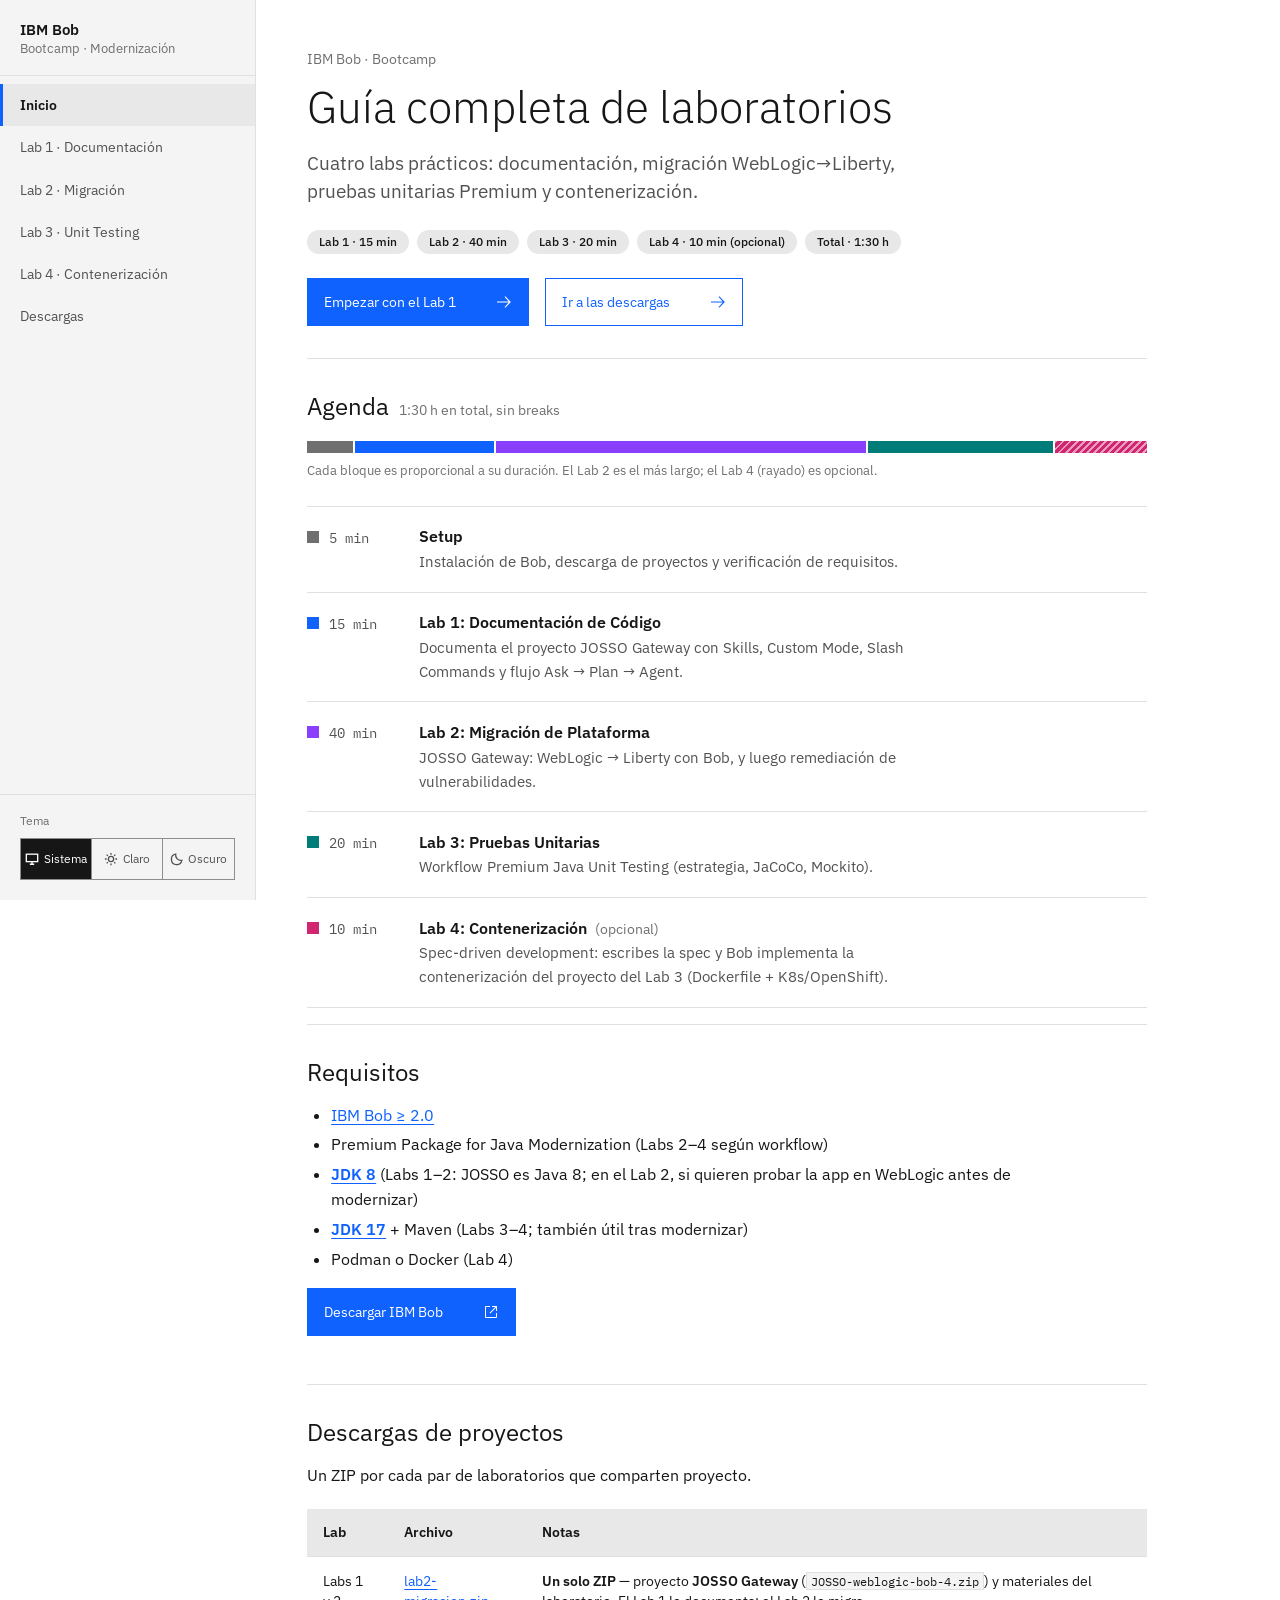
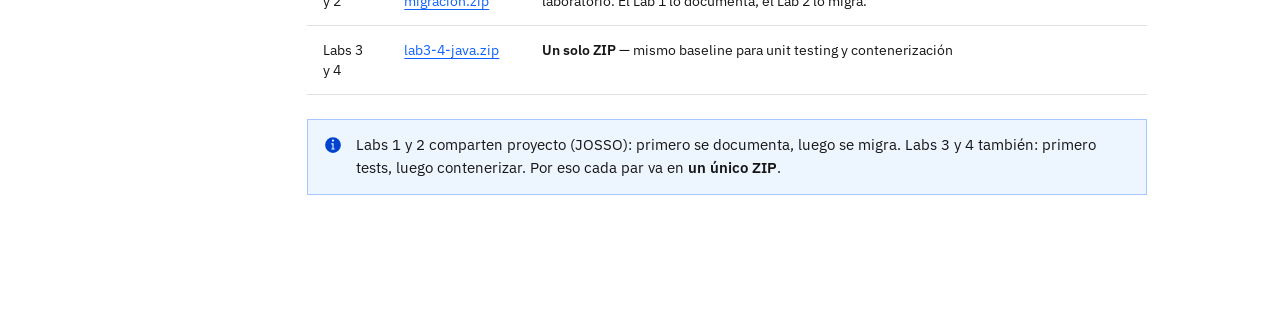
==== commit fdb80f3a: "lab4: reorienta la contenerización a spec-driven development (spec, plan, implementación y verificac" ====
--- a/index.html
+++ b/index.html
@@ -92,7 +92,7 @@
             <div class="t">10 min</div>
             <div>
               <div class="title"><a href="lab4.html">Lab 4: Contenerización</a> <span class="t-hint">(opcional)</span></div>
-              <div class="desc">Dockerfile + manifiestos K8s/OpenShift con el mismo proyecto del Lab 3.</div>
+              <div class="desc">Spec-driven development: escribes la spec y Bob implementa la contenerización del proyecto del Lab 3 (Dockerfile + K8s/OpenShift).</div>
             </div>
           </li>
         </ul>
--- a/styles.css
+++ b/styles.css
@@ -416,3 +416,4 @@
   body { background: #fff; color: #000; }
   .prewrap { border-color: #999; }
 }
+.nowrap { white-space: nowrap; }
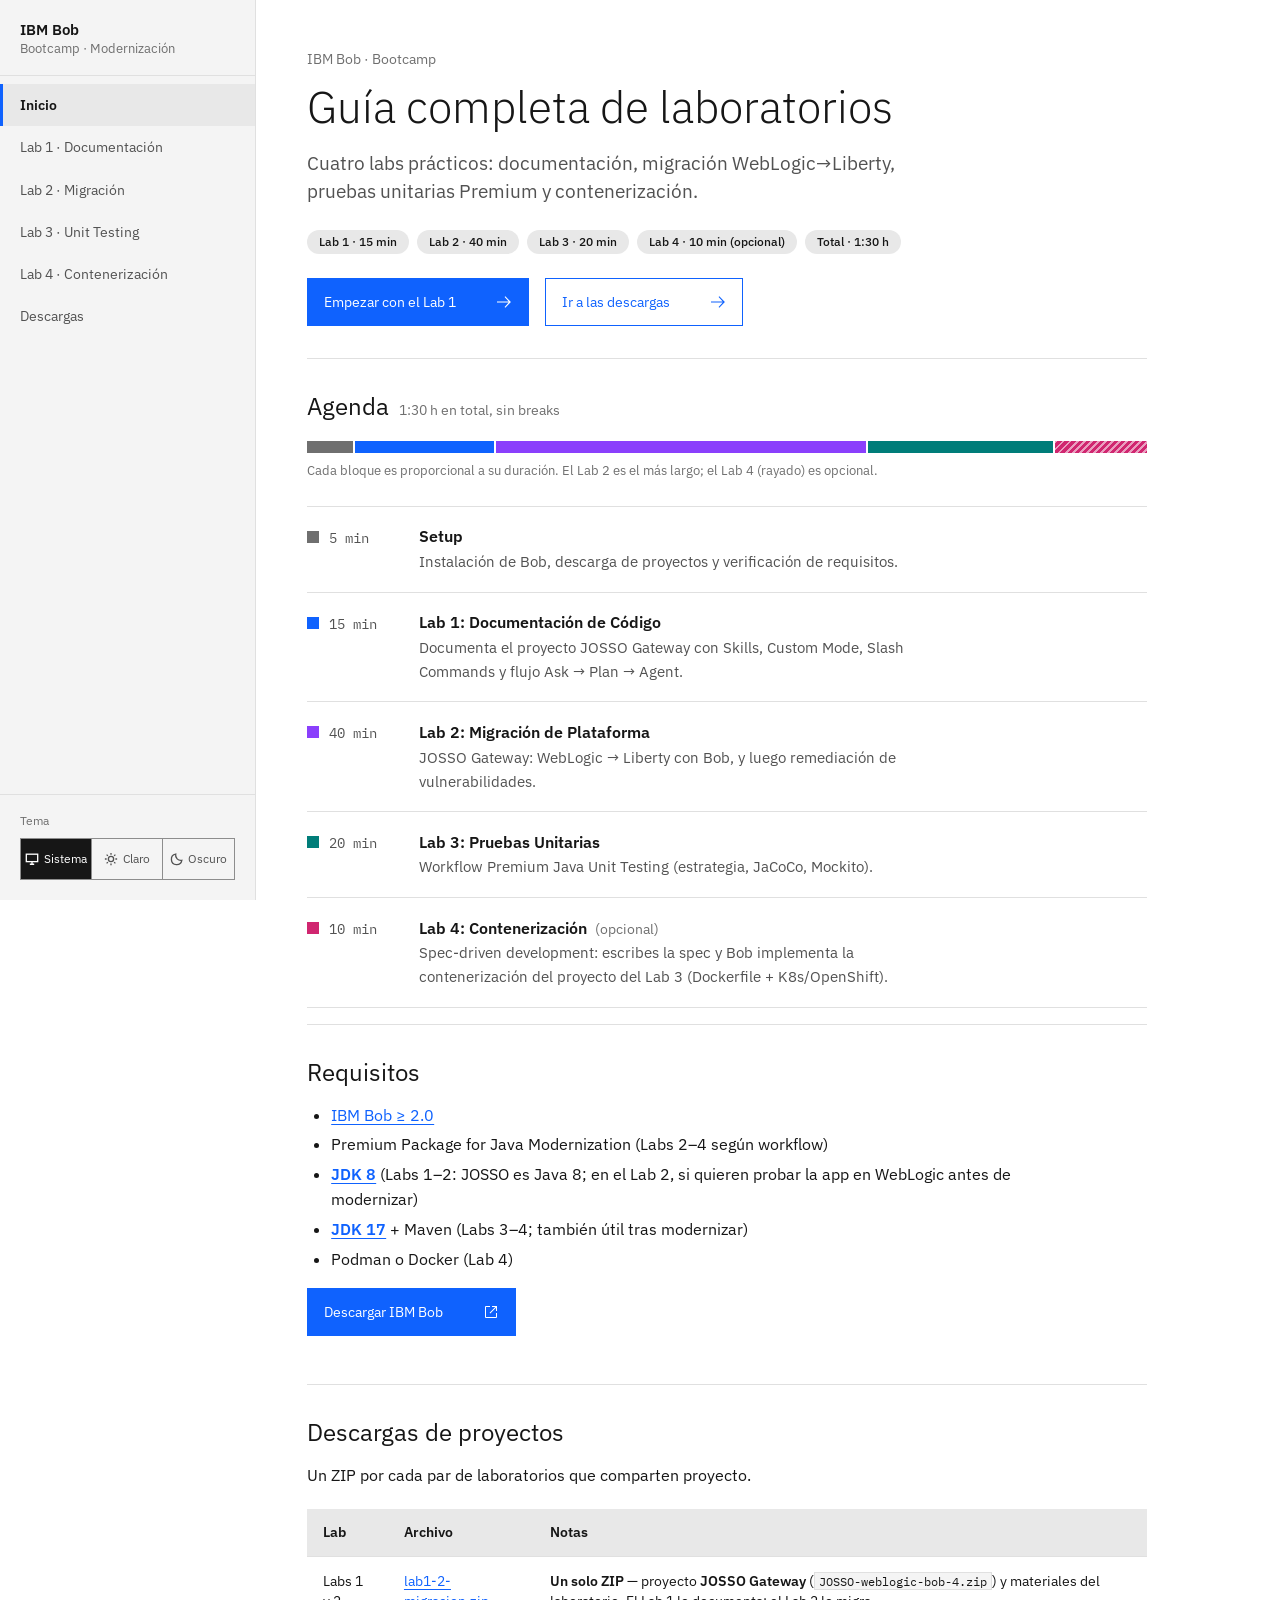
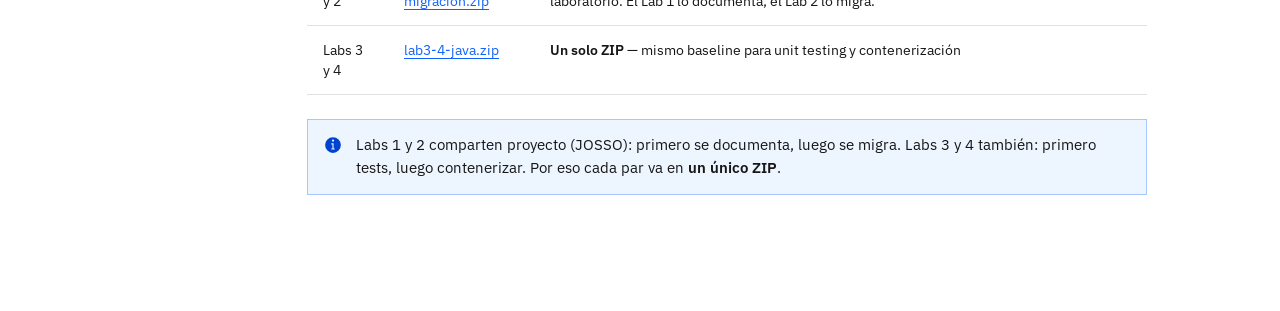
==== commit bc75aa86: "Renombra el ZIP de los Labs 1 y 2 a lab1-2-migracion.zip y actualiza botones y textos" ====
--- a/index.html
+++ b/index.html
@@ -122,7 +122,7 @@
           <tbody>
             <tr>
               <td>Labs 1 y 2</td>
-              <td><a href="downloads/lab2-migracion.zip" download>lab2-migracion.zip</a></td>
+              <td><a href="downloads/lab1-2-migracion.zip" download>lab1-2-migracion.zip</a></td>
               <td><strong>Un solo ZIP</strong> — proyecto <strong>JOSSO Gateway</strong> (<code>JOSSO-weblogic-bob-4.zip</code>) y materiales del laboratorio. El Lab 1 lo documenta; el Lab 2 lo migra.</td>
             </tr>
             <tr>
